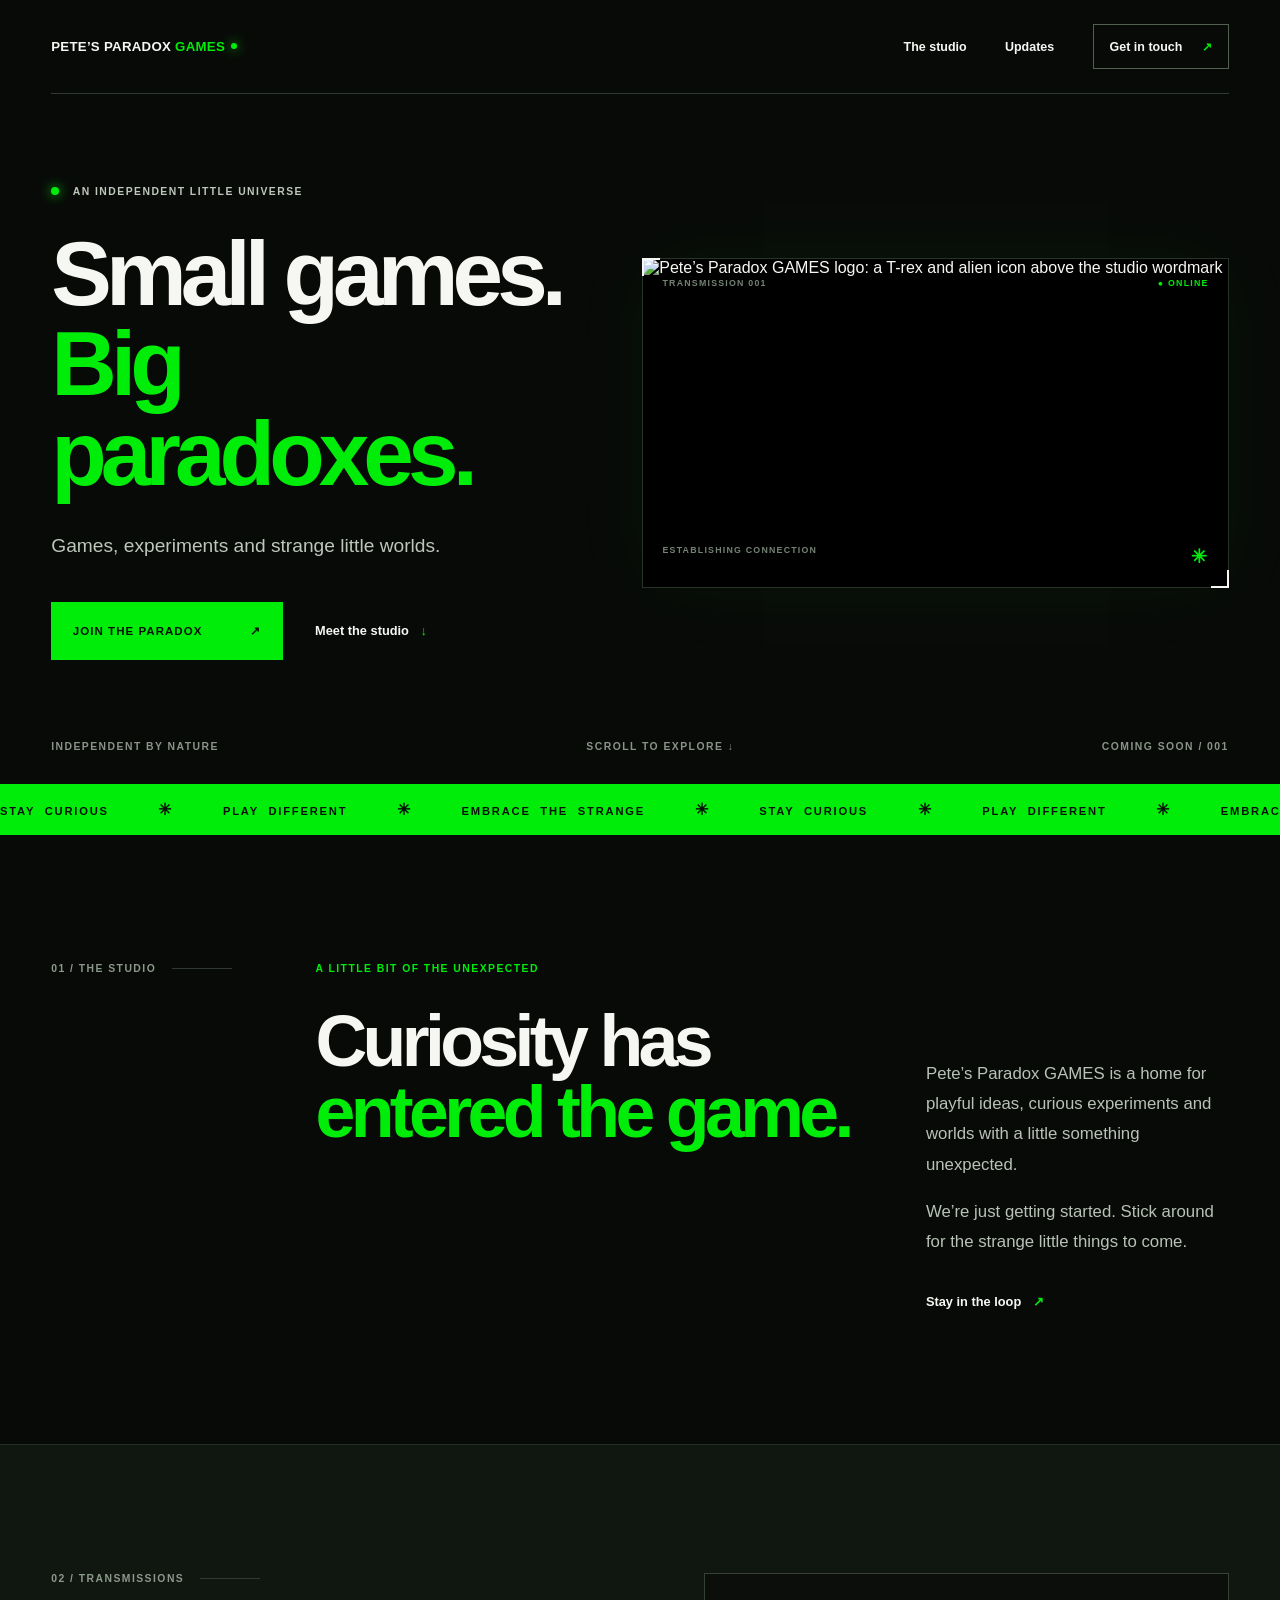
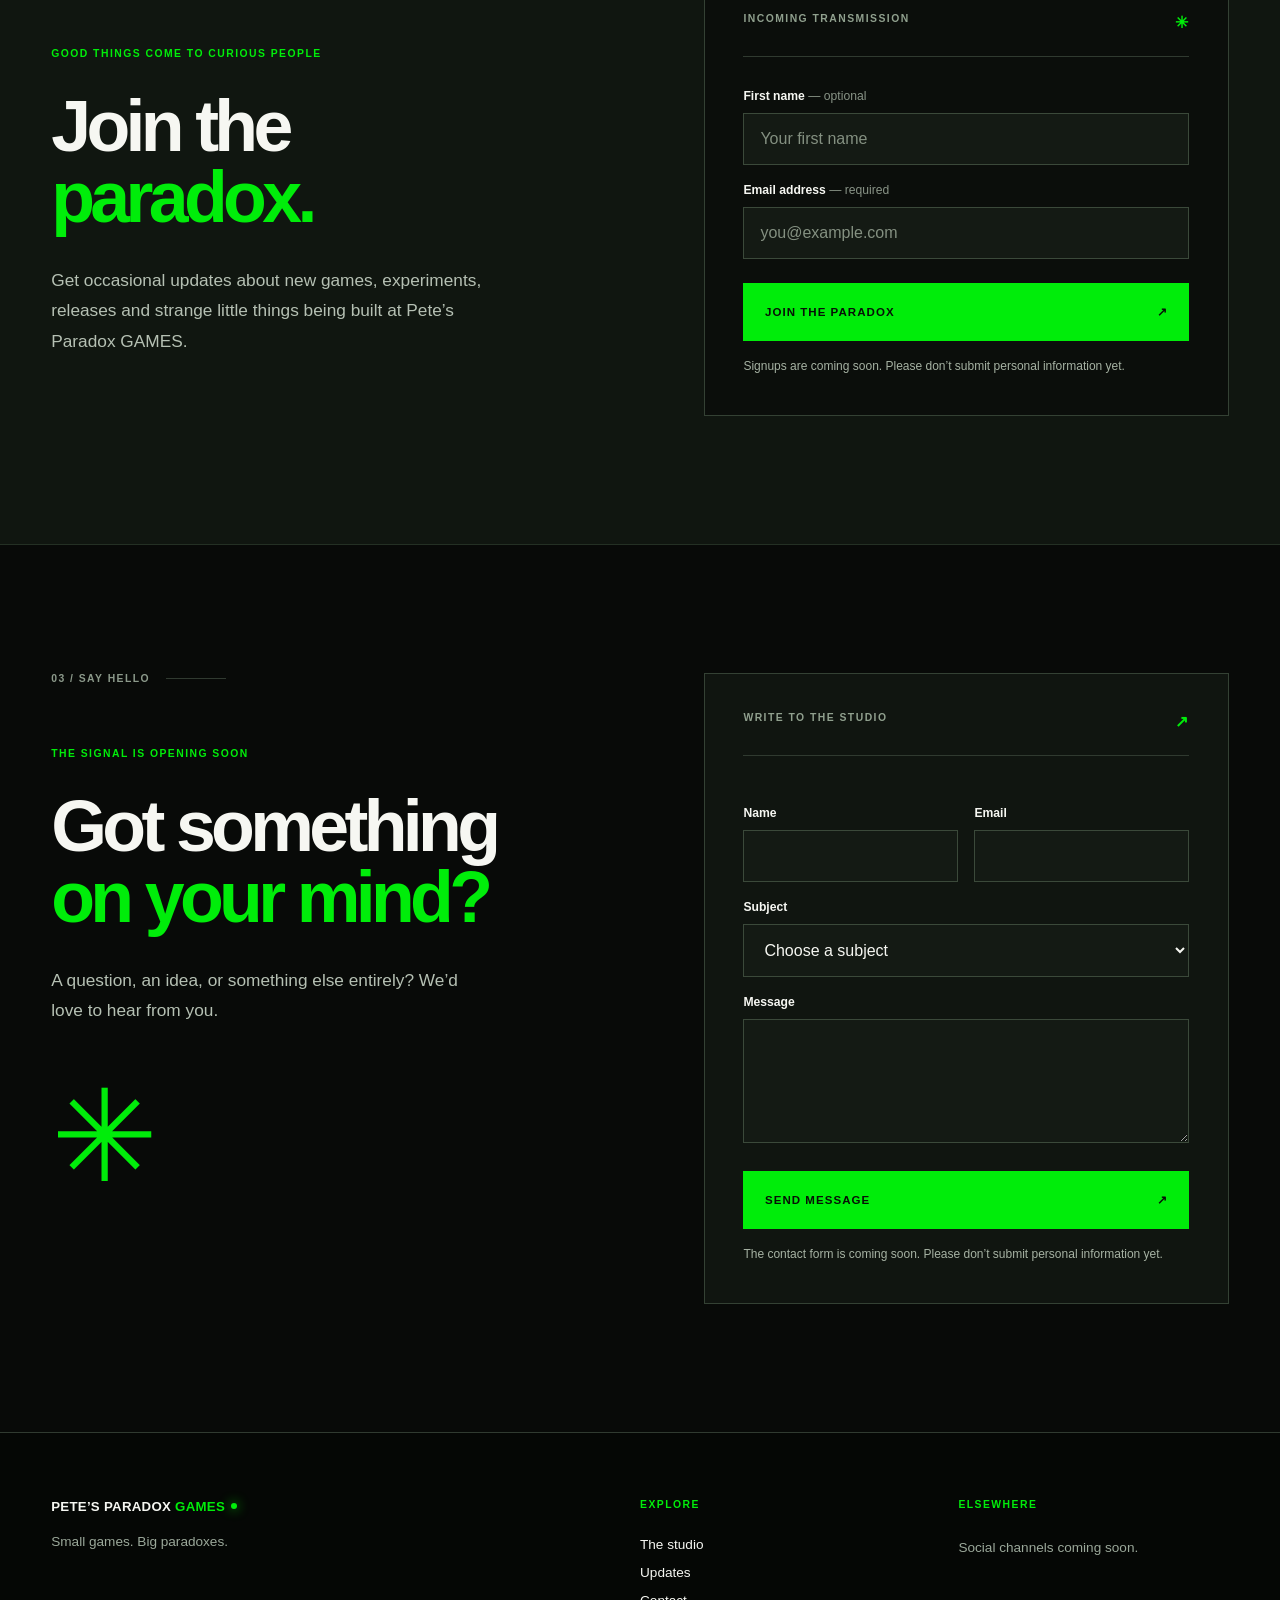
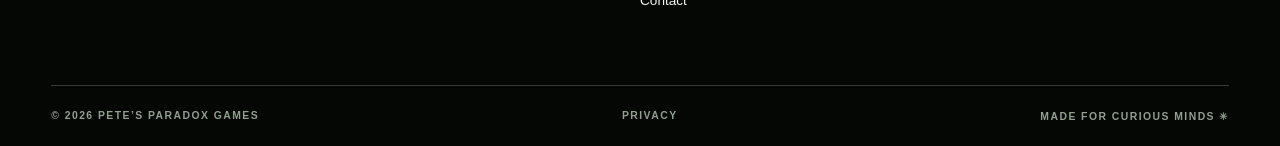
==== index.html @ b47192c5 "Add initial coming soon website" ====
<!doctype html>
<html lang="en">
<head>
<meta charset="utf-8"><meta name="viewport" content="width=device-width, initial-scale=1">
<title>Pete’s Paradox GAMES — Coming Soon</title>
<meta name="description" content="Small games. Big paradoxes. Games, experiments and strange little worlds from Pete’s Paradox GAMES.">
<meta name="theme-color" content="#080a08"><link rel="canonical" href="https://petesparadox.games/">
<meta property="og:title" content="Pete’s Paradox GAMES — Coming Soon"><meta property="og:description" content="Small games. Big paradoxes. Games, experiments and strange little worlds."><meta property="og:type" content="website"><meta property="og:url" content="https://petesparadox.games/"><meta property="og:image" content="https://petesparadox.games/assets/approved-landscape.png"><meta name="twitter:card" content="summary_large_image">
<link rel="stylesheet" href="style.css"><script src="app.js" defer></script>
</head>
<body>
<a class="skip" href="#main">Skip to content</a>
<header class="header wrap"><a class="brand" href="#top" aria-label="Pete’s Paradox GAMES, home">PETE’S PARADOX <span>GAMES</span><i aria-hidden="true"></i></a><nav aria-label="Main navigation"><a href="#about">The studio</a><a href="#newsletter">Updates</a><a class="nav-contact" href="#contact">Get in touch <span aria-hidden="true">↗</span></a></nav></header>
<main id="main"><section class="hero wrap" id="top" aria-labelledby="hero-title"><div class="hero-copy"><p class="eyebrow"><span class="dot"></span> AN INDEPENDENT LITTLE UNIVERSE</p><h1 id="hero-title">Small games.<br><em>Big paradoxes.</em></h1><p class="lead">Games, experiments and strange little worlds.</p><div class="hero-actions"><a class="button primary" href="#newsletter">JOIN THE PARADOX <span aria-hidden="true">↗</span></a><a class="text-link" href="#about">Meet the studio <span aria-hidden="true">↓</span></a></div></div><div class="hero-art"><div class="art-label"><span>TRANSMISSION 001</span><span>● ONLINE</span></div><img src="assets/approved-landscape.png" alt="Pete’s Paradox GAMES logo: a T-rex and alien icon above the studio wordmark" width="1920" height="1080" fetchpriority="high"><div class="art-bottom"><span>ESTABLISHING CONNECTION</span><span>✳</span></div></div><div class="hero-foot"><span>INDEPENDENT BY NATURE</span><span>SCROLL TO EXPLORE ↓</span><span>COMING SOON / 001</span></div></section>
<div class="ticker" aria-hidden="true"><div>STAY CURIOUS <b>✳</b> PLAY DIFFERENT <b>✳</b> EMBRACE THE STRANGE <b>✳</b> STAY CURIOUS <b>✳</b> PLAY DIFFERENT <b>✳</b> EMBRACE THE STRANGE <b>✳</b></div></div>
<section class="about section wrap" id="about"><div class="section-index"><span>01 / THE STUDIO</span><span class="line"></span></div><div><p class="eyebrow green">A LITTLE BIT OF THE UNEXPECTED</p><h2>Curiosity has<br><em>entered the game.</em></h2></div><div class="about-copy"><p>Pete’s Paradox GAMES is a home for playful ideas, curious experiments and worlds with a little something unexpected.</p><p>We’re just getting started. Stick around for the strange little things to come.</p><a class="text-link" href="#newsletter">Stay in the loop <span aria-hidden="true">↗</span></a></div></section>
<section class="newsletter section" id="newsletter"><div class="wrap newsletter-grid"><div><div class="section-index"><span>02 / TRANSMISSIONS</span><span class="line"></span></div><p class="eyebrow green">GOOD THINGS COME TO CURIOUS PEOPLE</p><h2>Join the<br><em>paradox.</em></h2><p class="section-copy">Get occasional updates about new games, experiments, releases and strange little things being built at Pete’s Paradox GAMES.</p></div><form class="form-card" data-form="newsletter"><div class="card-top"><span>INCOMING TRANSMISSION</span><span aria-hidden="true">✳</span></div><label for="first-name">First name <span>— optional</span></label><input id="first-name" name="firstName" autocomplete="given-name" placeholder="Your first name"><label for="newsletter-email">Email address <span>— required</span></label><input id="newsletter-email" name="email" type="email" autocomplete="email" placeholder="you@example.com" required><div class="trap" aria-hidden="true"><label for="newsletter-company">Company</label><input id="newsletter-company" name="company" tabindex="-1" autocomplete="off"></div><button class="button primary full" type="submit">JOIN THE PARADOX <span aria-hidden="true">↗</span></button><p class="form-note">Signups are coming soon. Please don’t submit personal information yet.</p><p class="status" role="status" aria-live="polite"></p></form></div></section>
<section class="contact section wrap" id="contact"><div><div class="section-index"><span>03 / SAY HELLO</span><span class="line"></span></div><p class="eyebrow green">THE SIGNAL IS OPENING SOON</p><h2>Got something<br><em>on your mind?</em></h2><p class="section-copy">A question, an idea, or something else entirely? We’d love to hear from you.</p><div class="contact-mark" aria-hidden="true">✳</div></div><form class="form-card contact-card" data-form="contact"><div class="card-top"><span>WRITE TO THE STUDIO</span><span aria-hidden="true">↗</span></div><div class="two"><div><label for="name">Name</label><input id="name" name="name" autocomplete="name" required></div><div><label for="email">Email</label><input id="email" name="email" type="email" autocomplete="email" required></div></div><label for="subject">Subject</label><select id="subject" name="subject" required><option value="" selected disabled>Choose a subject</option><option>General</option><option>Business</option><option>Press</option><option>Support</option><option>Other</option></select><label for="message">Message</label><textarea id="message" name="message" rows="5" required></textarea><div class="trap" aria-hidden="true"><label for="contact-company">Company</label><input id="contact-company" name="company" tabindex="-1" autocomplete="off"></div><button class="button primary full" type="submit">SEND MESSAGE <span aria-hidden="true">↗</span></button><p class="form-note">The contact form is coming soon. Please don’t submit personal information yet.</p><p class="status" role="status" aria-live="polite"></p></form></section></main>
<footer><div class="wrap footer-top"><div><a class="brand" href="#top">PETE’S PARADOX <span>GAMES</span><i aria-hidden="true"></i></a><p>Small games. Big paradoxes.</p></div><div><p class="footer-label">EXPLORE</p><a href="#about">The studio</a><a href="#newsletter">Updates</a><a href="#contact">Contact</a></div><div><p class="footer-label">ELSEWHERE</p><p class="muted">Social channels coming soon.</p></div></div><div class="wrap footer-bottom"><span>© 2026 PETE’S PARADOX GAMES</span><a href="privacy.html">PRIVACY</a><span>MADE FOR CURIOUS MINDS ✳</span></div></footer>
</body></html>
---- style.css ----
:root{color-scheme:dark;--bg:#080a08;--panel:#111511;--ink:#f6f7f2;--muted:#a4ada2;--green:#00ed0a;--line:#303a30;--space:clamp(5rem,10vw,10rem);--ease:cubic-bezier(.2,.7,.2,1)}*{box-sizing:border-box}html{scroll-behavior:smooth}body{margin:0;background:var(--bg);color:var(--ink);font-family:Arial,Helvetica,sans-serif}a{color:inherit;text-decoration:none}button,input,textarea,select{font:inherit}a:focus-visible,button:focus-visible,input:focus-visible,textarea:focus-visible,select:focus-visible{outline:3px solid var(--green);outline-offset:4px}.skip{position:absolute;left:1rem;top:-5rem;background:var(--green);color:#000;padding:1rem;z-index:5}.skip:focus{top:1rem}.wrap{width:min(1400px,calc(100% - 8vw));margin:auto}.header{height:94px;display:flex;align-items:center;justify-content:space-between;border-bottom:1px solid var(--line);gap:2rem}.brand{font-weight:900;font-size:.83rem;letter-spacing:.02em;white-space:nowrap}.brand span{color:var(--green)}.brand i{display:inline-block;width:6px;height:6px;background:var(--green);border-radius:50%;margin:0 0 .1rem .4rem;box-shadow:0 0 12px var(--green)}nav{display:flex;align-items:center;gap:2.4rem;font-size:.78rem;font-weight:700}nav a{transition:color .2s}nav a:hover,.text-link:hover{color:var(--green)}.nav-contact{border:1px solid #526052;padding:.85rem 1rem}.nav-contact span{color:var(--green);margin-left:1rem}.hero{min-height:690px;display:grid;grid-template-columns:1fr 1.08fr;align-items:center;gap:3rem;position:relative;padding:5rem 0 7rem}.eyebrow,.section-index,.card-top,.hero-foot,.art-label,.art-bottom,.footer-label,.footer-bottom{font-size:.65rem;font-weight:800;letter-spacing:.14em}.eyebrow{color:#bdc7ba;margin:0 0 2rem}.dot{display:inline-block;width:8px;height:8px;background:var(--green);border-radius:50%;margin-right:.6rem;box-shadow:0 0 12px var(--green)}h1,h2,p{margin-top:0}h1,h2{letter-spacing:-.065em;line-height:.99;font-weight:900}h1{font-size:clamp(3.9rem,7.1vw,7.5rem);margin-bottom:2rem}h2{font-size:clamp(3.1rem,5.6vw,6.2rem);margin-bottom:2rem}h1 em,h2 em{font-style:normal;color:var(--green)}.lead{font-size:clamp(1.1rem,1.5vw,1.35rem);color:#bdc7ba;line-height:1.6}.hero-actions{display:flex;align-items:center;gap:2rem;margin-top:2.5rem;flex-wrap:wrap}.button{border:0;min-height:58px;padding:1rem 1.35rem;display:inline-flex;align-items:center;justify-content:space-between;gap:3rem;font-size:.72rem;letter-spacing:.09em;font-weight:900;cursor:pointer;transition:transform .2s var(--ease),box-shadow .2s}.button:hover{transform:translateY(-2px);box-shadow:0 0 25px #00ed0a40}.primary{background:var(--green);color:#071007}.text-link{font-size:.8rem;font-weight:700;transition:color .2s}.text-link span{margin-left:.5rem;color:var(--green)}.hero-art{position:relative;background:#000;border:1px solid #273327;box-shadow:0 0 80px #00ed0a0b;min-width:0}.hero-art:before,.hero-art:after{content:"";position:absolute;width:16px;height:16px;border-color:var(--green);z-index:1}.hero-art:before{top:-1px;left:-1px;border-top:2px solid;border-left:2px solid}.hero-art:after{bottom:-1px;right:-1px;border-bottom:2px solid;border-right:2px solid}.hero-art img{width:100%;height:auto;display:block}.art-label,.art-bottom{position:absolute;left:1.2rem;right:1.2rem;display:flex;justify-content:space-between;color:#748373;font-size:.55rem}.art-label{top:1.2rem}.art-label span:last-child{color:var(--green)}.art-bottom{bottom:1.2rem}.art-bottom span:last-child{color:var(--green);font-size:1.2rem}.hero-foot{position:absolute;bottom:2rem;left:0;right:0;display:flex;justify-content:space-between;color:#899487}.ticker{overflow:hidden;background:var(--green);color:#071007;padding:1rem 0;white-space:nowrap;font-size:.7rem;letter-spacing:.16em;font-weight:900}.ticker div{width:max-content;word-spacing:.3rem}.ticker b{font-size:1rem;margin:0 2.5rem}.section{padding-top:var(--space);padding-bottom:var(--space)}.section-index{display:flex;align-items:center;gap:1rem;color:#8b998a;margin-bottom:4rem}.line{height:1px;background:var(--line);width:60px}.green{color:var(--green)}.about{display:grid;grid-template-columns:.5fr 1.3fr .7fr;gap:3rem;align-items:start}.about-copy{padding-top:6rem;color:#b8c2b6;line-height:1.8;font-size:1.05rem}.about-copy .text-link{display:inline-block;color:var(--ink);margin-top:1rem}.newsletter{background:#101610;border-block:1px solid #243024}.newsletter-grid,.contact{display:grid;grid-template-columns:1fr 1fr;gap:clamp(3rem,10vw,10rem)}.section-copy{max-width:440px;color:#b5c0b3;font-size:1.08rem;line-height:1.75}.form-card{background:#0b0e0b;border:1px solid #344134;padding:clamp(1.5rem,3vw,2.8rem);align-self:start}.card-top{display:flex;justify-content:space-between;color:#90a08e;padding-bottom:1.5rem;border-bottom:1px solid var(--line);margin-bottom:2rem}.card-top span:last-child{color:var(--green);font-size:1rem}label{display:block;font-size:.76rem;font-weight:700;margin:1.1rem 0 .65rem}label span{font-weight:400;color:#899487}input,select,textarea{width:100%;border:1px solid #3b493a;background:#141a14;color:var(--ink);padding:1rem;border-radius:0}input::placeholder{color:#849081}textarea{resize:vertical}.full{width:100%;margin-top:1.5rem}.form-note,.status{color:#a6b2a3;font-size:.75rem;line-height:1.6;margin:1rem 0 0}.status:empty{display:none}.two{display:grid;grid-template-columns:1fr 1fr;gap:1rem}.trap{position:absolute;left:-10000px;width:1px;height:1px;overflow:hidden}.contact-mark{font-size:8rem;color:var(--green);line-height:1;margin-top:3rem}.contact-card{background:#101510}footer{background:#050705;border-top:1px solid var(--line)}.footer-top{display:grid;grid-template-columns:2fr 1fr 1fr;gap:3rem;padding-top:4rem;padding-bottom:4rem}.footer-top p{color:#9ba89a;font-size:.85rem;line-height:1.6;margin-top:1rem}.footer-top a:not(.brand){display:block;font-size:.85rem;margin:.8rem 0}.footer-top .footer-label{color:var(--green);font-size:.65rem;margin:0 0 1.5rem}.footer-bottom{border-top:1px solid var(--line);display:flex;justify-content:space-between;gap:1rem;padding-top:1.5rem;padding-bottom:1.5rem;color:#929e90}.privacy{max-width:900px}.privacy h1{font-size:clamp(4rem,9vw,7rem)}.prose{max-width:700px;color:#bdc7ba;line-height:1.8}.prose h2{font-size:1.5rem;letter-spacing:-.02em;color:var(--ink);margin:2.5rem 0 .8rem}@media(max-width:850px){.header{height:80px}nav{gap:1rem}nav a:not(.nav-contact){display:none}.hero{grid-template-columns:1fr;min-height:0;gap:3rem;padding:5rem 0 6rem}.hero-art{max-width:650px}.hero-foot span:nth-child(2){display:none}.about{grid-template-columns:1fr;gap:0}.about .section-index{margin-bottom:3rem}.about-copy{padding-top:1rem;max-width:560px}.newsletter-grid,.contact{grid-template-columns:1fr;gap:3rem}.contact-mark{display:none}.footer-top{grid-template-columns:1fr 1fr}.footer-top>div:first-child{grid-column:1/-1}}@media(max-width:480px){.wrap{width:calc(100% - 2.5rem)}.brand{font-size:.68rem}.nav-contact{padding:.7rem;font-size:.65rem}.nav-contact span{margin-left:.3rem}h1{font-size:clamp(3.2rem,13vw,4.8rem)}h2{font-size:clamp(3rem,12vw,4.5rem)}.hero{padding-top:4rem}.hero-actions{gap:1.5rem}.hero-foot{font-size:.55rem}.art-label,.art-bottom{font-size:.45rem}.two{grid-template-columns:1fr;gap:0}.footer-bottom{font-size:.55rem;flex-wrap:wrap}.footer-bottom span:last-child{display:none}}@media(prefers-reduced-motion:reduce){html{scroll-behavior:auto}*,*:before,*:after{transition:none!important;animation:none!important}}
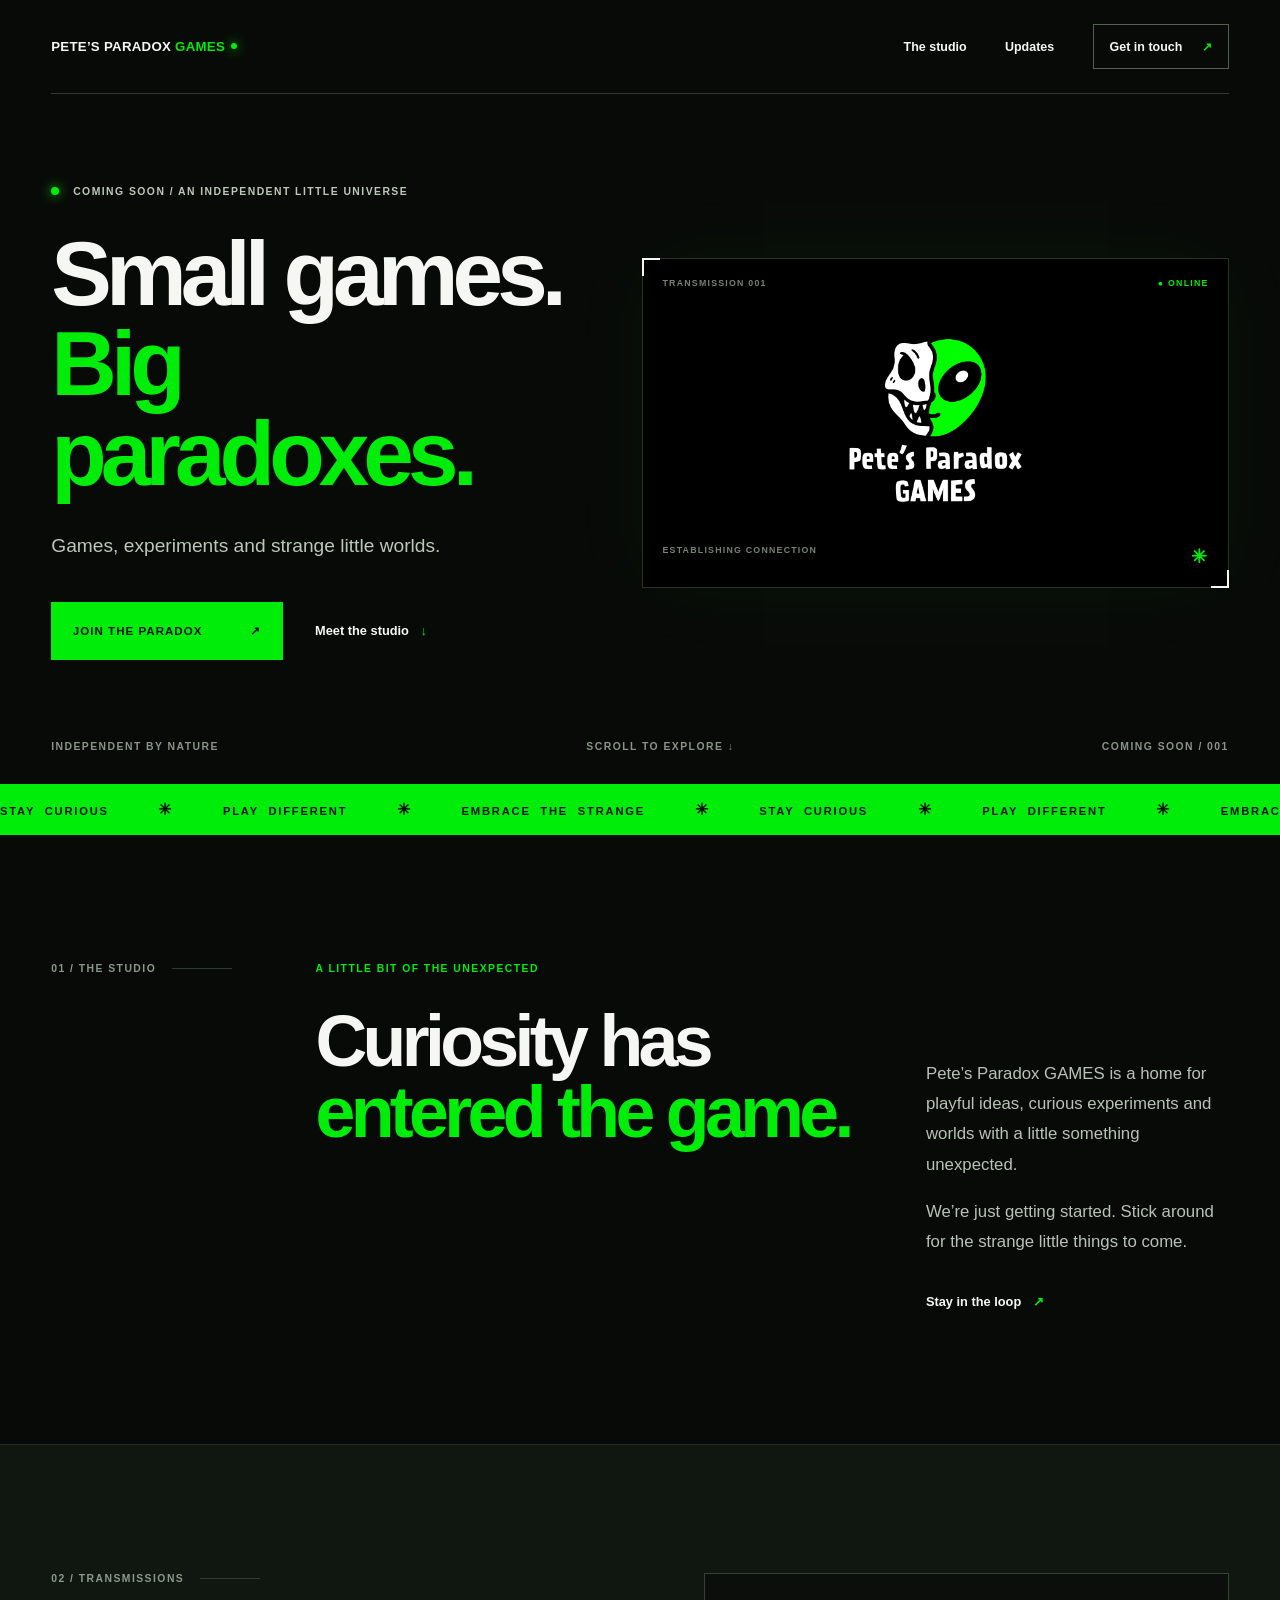
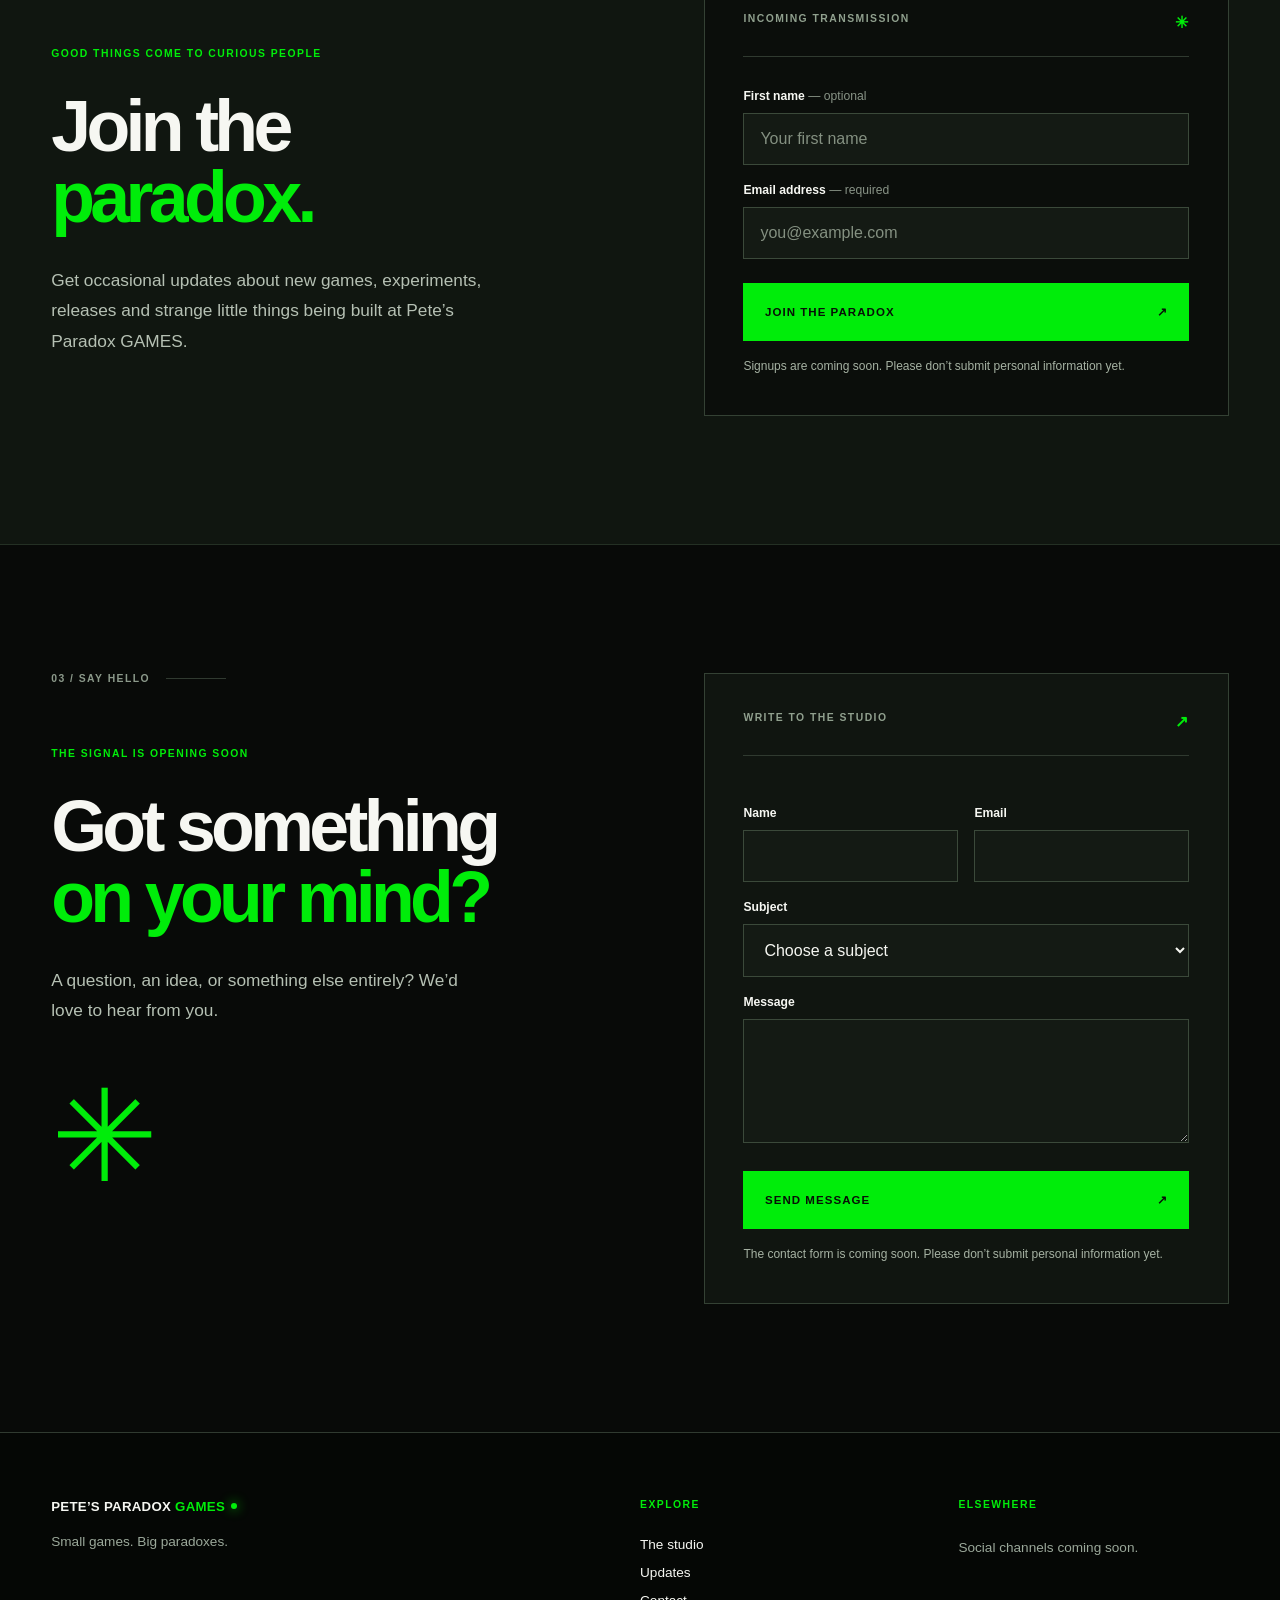
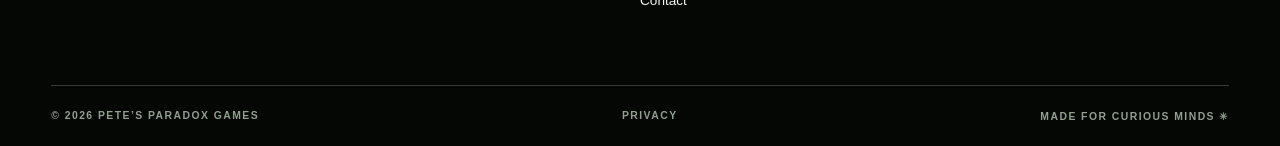
==== commit 886e1b3e: "Add approved logo and clarify coming soon" ====
--- a/index.html
+++ b/index.html
@@ -5,13 +5,13 @@
 <title>Pete’s Paradox GAMES — Coming Soon</title>
 <meta name="description" content="Small games. Big paradoxes. Games, experiments and strange little worlds from Pete’s Paradox GAMES.">
 <meta name="theme-color" content="#080a08"><link rel="canonical" href="https://petesparadox.games/">
-<meta property="og:title" content="Pete’s Paradox GAMES — Coming Soon"><meta property="og:description" content="Small games. Big paradoxes. Games, experiments and strange little worlds."><meta property="og:type" content="website"><meta property="og:url" content="https://petesparadox.games/"><meta property="og:image" content="https://petesparadox.games/assets/approved-landscape.png"><meta name="twitter:card" content="summary_large_image">
+<meta property="og:title" content="Pete’s Paradox GAMES — Coming Soon"><meta property="og:description" content="Small games. Big paradoxes. Games, experiments and strange little worlds."><meta property="og:type" content="website"><meta property="og:url" content="https://petesparadox.games/"><meta property="og:image" content="https://petesparadox.games/approved-landscape.png"><meta name="twitter:card" content="summary_large_image">
 <link rel="stylesheet" href="style.css"><script src="app.js" defer></script>
 </head>
 <body>
 <a class="skip" href="#main">Skip to content</a>
 <header class="header wrap"><a class="brand" href="#top" aria-label="Pete’s Paradox GAMES, home">PETE’S PARADOX <span>GAMES</span><i aria-hidden="true"></i></a><nav aria-label="Main navigation"><a href="#about">The studio</a><a href="#newsletter">Updates</a><a class="nav-contact" href="#contact">Get in touch <span aria-hidden="true">↗</span></a></nav></header>
-<main id="main"><section class="hero wrap" id="top" aria-labelledby="hero-title"><div class="hero-copy"><p class="eyebrow"><span class="dot"></span> AN INDEPENDENT LITTLE UNIVERSE</p><h1 id="hero-title">Small games.<br><em>Big paradoxes.</em></h1><p class="lead">Games, experiments and strange little worlds.</p><div class="hero-actions"><a class="button primary" href="#newsletter">JOIN THE PARADOX <span aria-hidden="true">↗</span></a><a class="text-link" href="#about">Meet the studio <span aria-hidden="true">↓</span></a></div></div><div class="hero-art"><div class="art-label"><span>TRANSMISSION 001</span><span>● ONLINE</span></div><img src="assets/approved-landscape.png" alt="Pete’s Paradox GAMES logo: a T-rex and alien icon above the studio wordmark" width="1920" height="1080" fetchpriority="high"><div class="art-bottom"><span>ESTABLISHING CONNECTION</span><span>✳</span></div></div><div class="hero-foot"><span>INDEPENDENT BY NATURE</span><span>SCROLL TO EXPLORE ↓</span><span>COMING SOON / 001</span></div></section>
+<main id="main"><section class="hero wrap" id="top" aria-labelledby="hero-title"><div class="hero-copy"><p class="eyebrow"><span class="dot"></span> COMING SOON / AN INDEPENDENT LITTLE UNIVERSE</p><h1 id="hero-title">Small games.<br><em>Big paradoxes.</em></h1><p class="lead">Games, experiments and strange little worlds.</p><div class="hero-actions"><a class="button primary" href="#newsletter">JOIN THE PARADOX <span aria-hidden="true">↗</span></a><a class="text-link" href="#about">Meet the studio <span aria-hidden="true">↓</span></a></div></div><div class="hero-art"><div class="art-label"><span>TRANSMISSION 001</span><span>● ONLINE</span></div><img src="approved-landscape.png" alt="Pete’s Paradox GAMES logo: a T-rex and alien icon above the studio wordmark" width="1920" height="1080" fetchpriority="high"><div class="art-bottom"><span>ESTABLISHING CONNECTION</span><span>✳</span></div></div><div class="hero-foot"><span>INDEPENDENT BY NATURE</span><span>SCROLL TO EXPLORE ↓</span><span>COMING SOON / 001</span></div></section>
 <div class="ticker" aria-hidden="true"><div>STAY CURIOUS <b>✳</b> PLAY DIFFERENT <b>✳</b> EMBRACE THE STRANGE <b>✳</b> STAY CURIOUS <b>✳</b> PLAY DIFFERENT <b>✳</b> EMBRACE THE STRANGE <b>✳</b></div></div>
 <section class="about section wrap" id="about"><div class="section-index"><span>01 / THE STUDIO</span><span class="line"></span></div><div><p class="eyebrow green">A LITTLE BIT OF THE UNEXPECTED</p><h2>Curiosity has<br><em>entered the game.</em></h2></div><div class="about-copy"><p>Pete’s Paradox GAMES is a home for playful ideas, curious experiments and worlds with a little something unexpected.</p><p>We’re just getting started. Stick around for the strange little things to come.</p><a class="text-link" href="#newsletter">Stay in the loop <span aria-hidden="true">↗</span></a></div></section>
 <section class="newsletter section" id="newsletter"><div class="wrap newsletter-grid"><div><div class="section-index"><span>02 / TRANSMISSIONS</span><span class="line"></span></div><p class="eyebrow green">GOOD THINGS COME TO CURIOUS PEOPLE</p><h2>Join the<br><em>paradox.</em></h2><p class="section-copy">Get occasional updates about new games, experiments, releases and strange little things being built at Pete’s Paradox GAMES.</p></div><form class="form-card" data-form="newsletter"><div class="card-top"><span>INCOMING TRANSMISSION</span><span aria-hidden="true">✳</span></div><label for="first-name">First name <span>— optional</span></label><input id="first-name" name="firstName" autocomplete="given-name" placeholder="Your first name"><label for="newsletter-email">Email address <span>— required</span></label><input id="newsletter-email" name="email" type="email" autocomplete="email" placeholder="you@example.com" required><div class="trap" aria-hidden="true"><label for="newsletter-company">Company</label><input id="newsletter-company" name="company" tabindex="-1" autocomplete="off"></div><button class="button primary full" type="submit">JOIN THE PARADOX <span aria-hidden="true">↗</span></button><p class="form-note">Signups are coming soon. Please don’t submit personal information yet.</p><p class="status" role="status" aria-live="polite"></p></form></div></section>
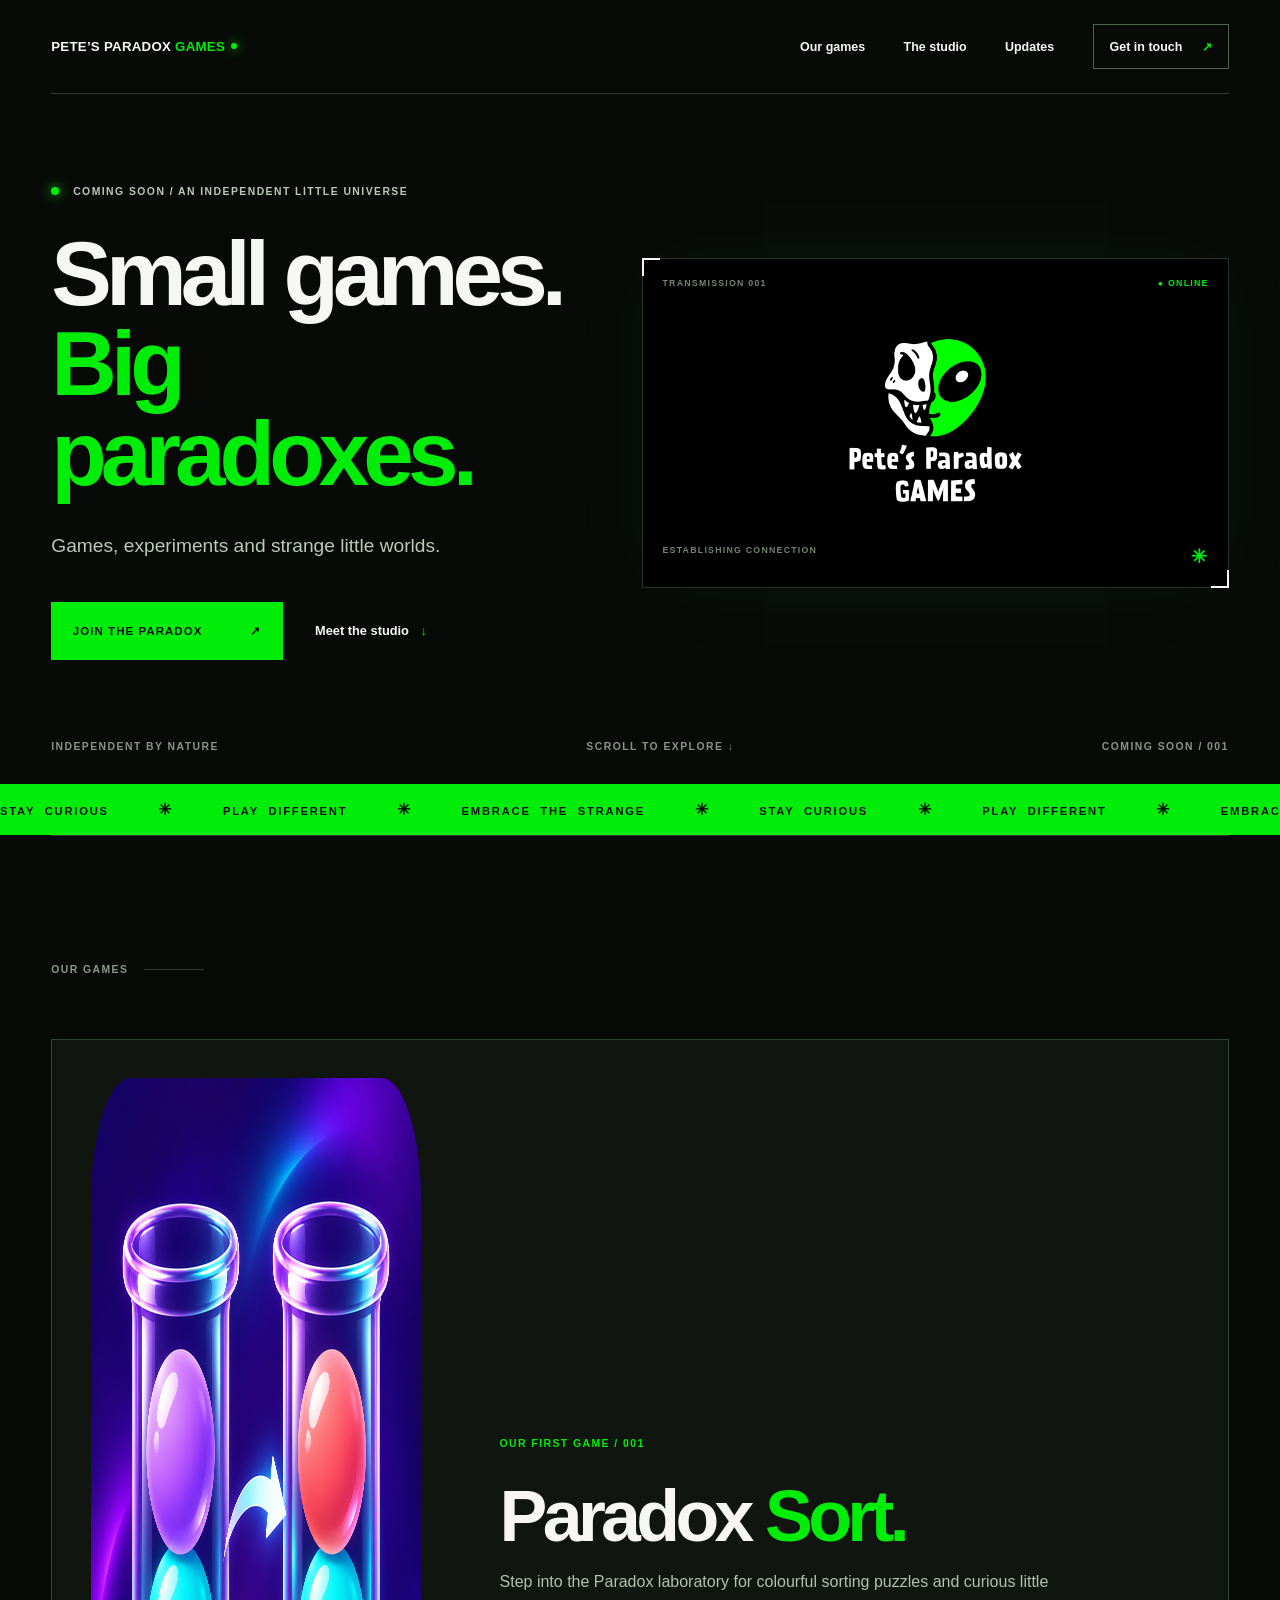
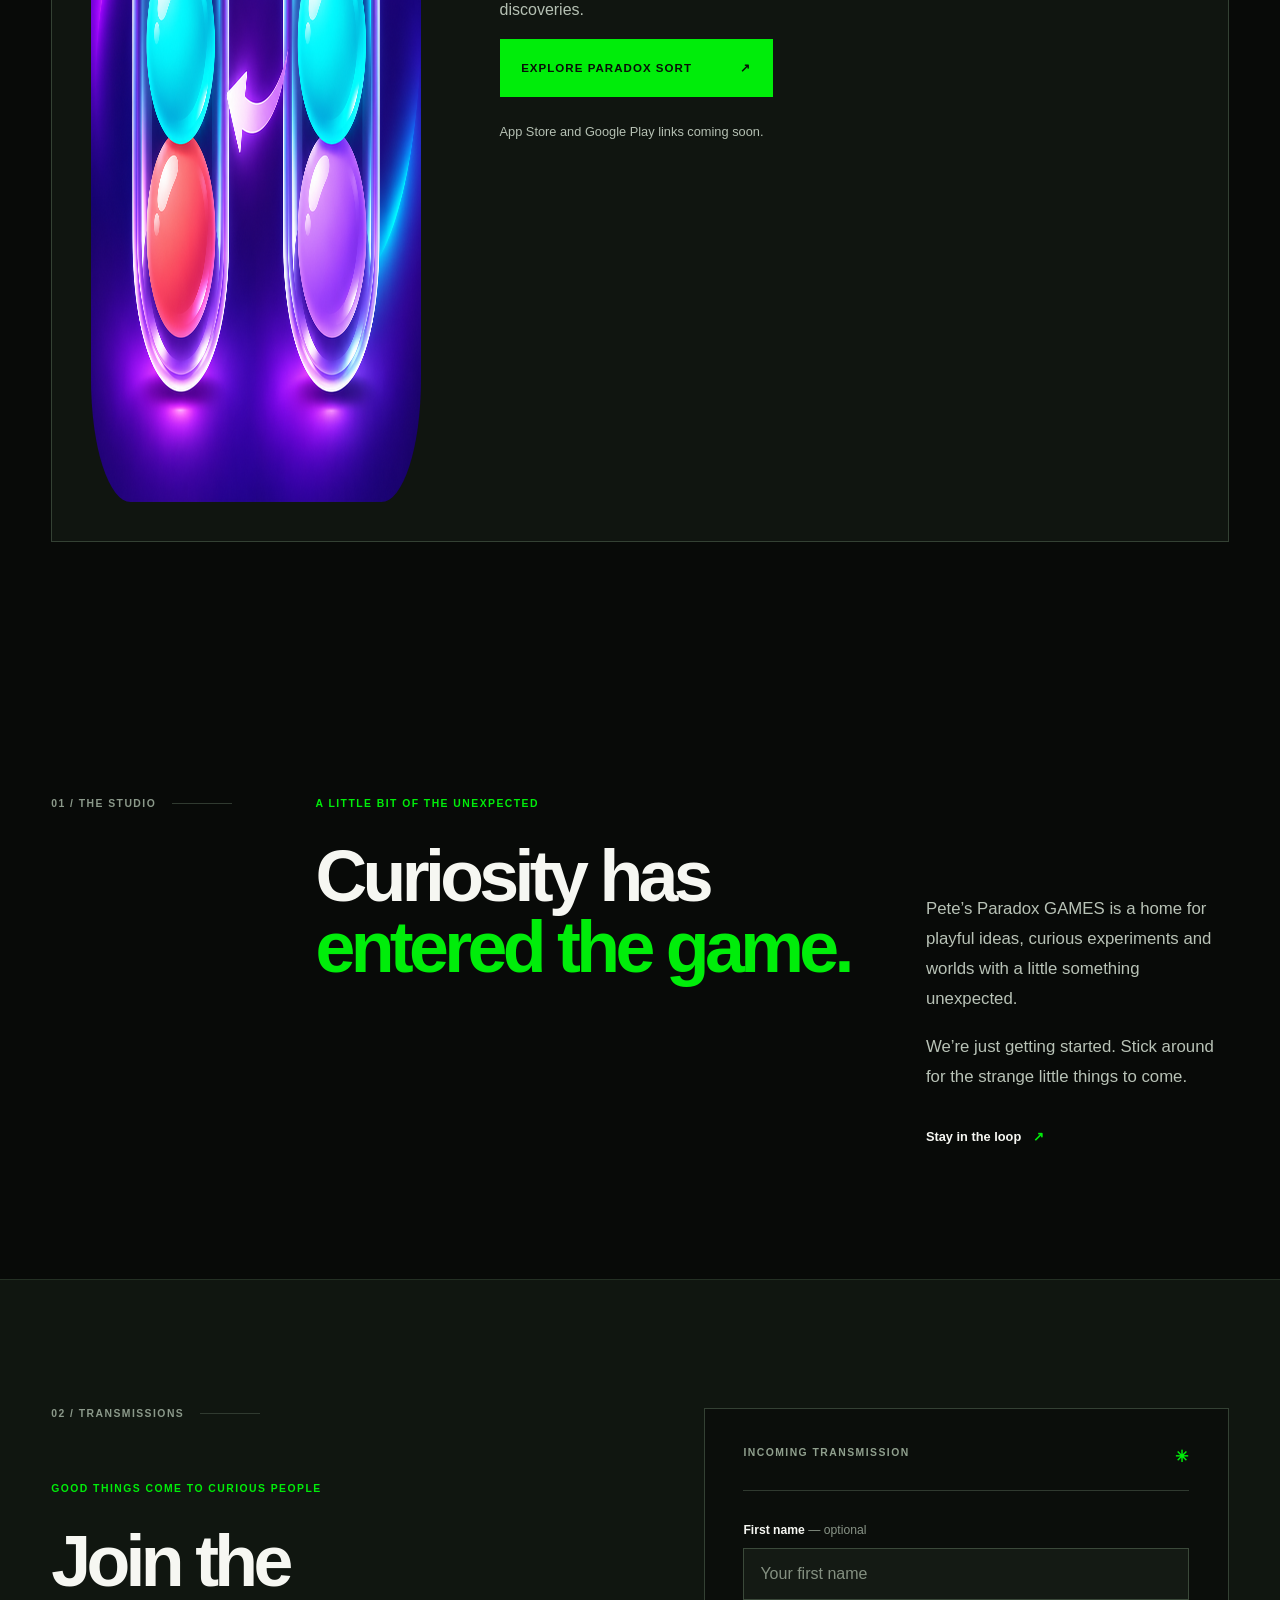
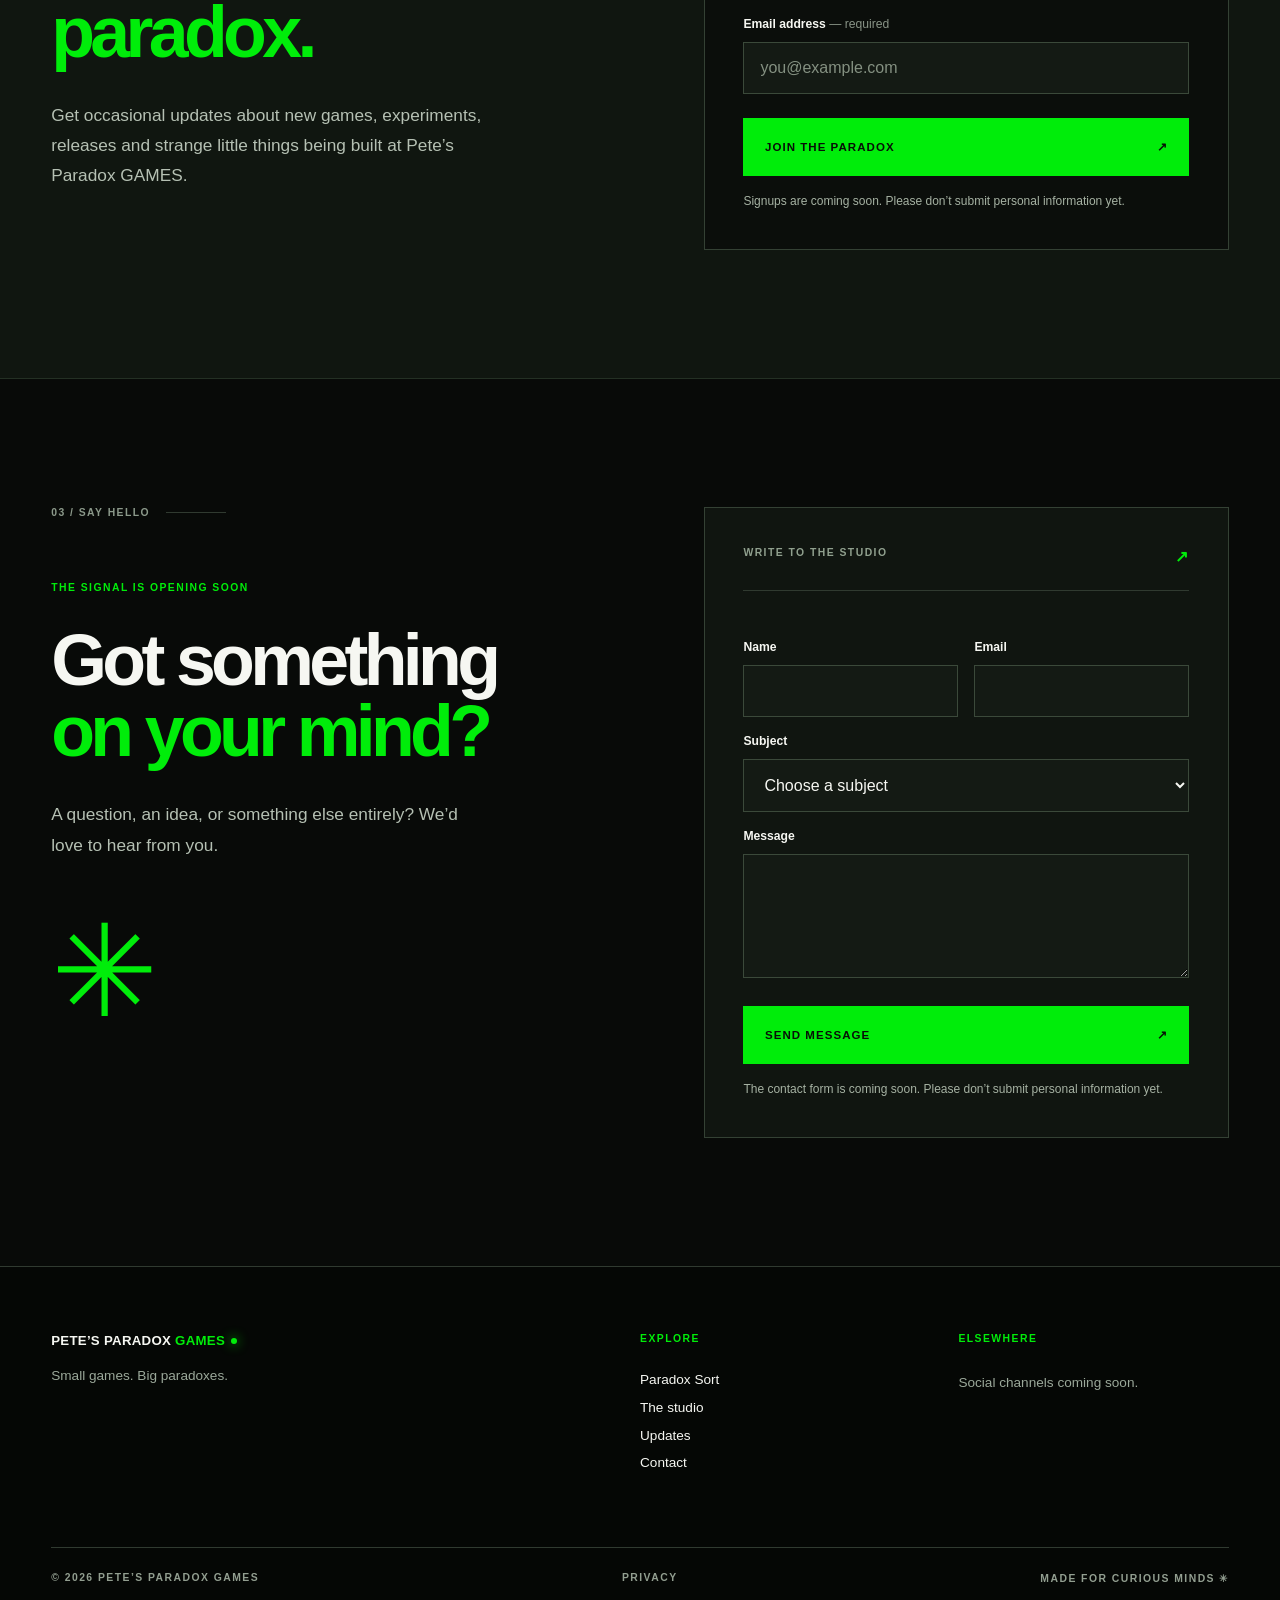
==== commit 100e6029: "Feature Paradox Sort on studio website" ====
--- a/index.html
+++ b/index.html
@@ -1,20 +1,24 @@
-<!doctype html>
-<html lang="en">
-<head>
-<meta charset="utf-8"><meta name="viewport" content="width=device-width, initial-scale=1">
-<title>Pete’s Paradox GAMES — Coming Soon</title>
-<meta name="description" content="Small games. Big paradoxes. Games, experiments and strange little worlds from Pete’s Paradox GAMES.">
-<meta name="theme-color" content="#080a08"><link rel="canonical" href="https://petesparadox.games/">
-<meta property="og:title" content="Pete’s Paradox GAMES — Coming Soon"><meta property="og:description" content="Small games. Big paradoxes. Games, experiments and strange little worlds."><meta property="og:type" content="website"><meta property="og:url" content="https://petesparadox.games/"><meta property="og:image" content="https://petesparadox.games/approved-landscape.png"><meta name="twitter:card" content="summary_large_image">
-<link rel="stylesheet" href="style.css"><script src="app.js" defer></script>
-</head>
-<body>
-<a class="skip" href="#main">Skip to content</a>
-<header class="header wrap"><a class="brand" href="#top" aria-label="Pete’s Paradox GAMES, home">PETE’S PARADOX <span>GAMES</span><i aria-hidden="true"></i></a><nav aria-label="Main navigation"><a href="#about">The studio</a><a href="#newsletter">Updates</a><a class="nav-contact" href="#contact">Get in touch <span aria-hidden="true">↗</span></a></nav></header>
-<main id="main"><section class="hero wrap" id="top" aria-labelledby="hero-title"><div class="hero-copy"><p class="eyebrow"><span class="dot"></span> COMING SOON / AN INDEPENDENT LITTLE UNIVERSE</p><h1 id="hero-title">Small games.<br><em>Big paradoxes.</em></h1><p class="lead">Games, experiments and strange little worlds.</p><div class="hero-actions"><a class="button primary" href="#newsletter">JOIN THE PARADOX <span aria-hidden="true">↗</span></a><a class="text-link" href="#about">Meet the studio <span aria-hidden="true">↓</span></a></div></div><div class="hero-art"><div class="art-label"><span>TRANSMISSION 001</span><span>● ONLINE</span></div><img src="approved-landscape.png" alt="Pete’s Paradox GAMES logo: a T-rex and alien icon above the studio wordmark" width="1920" height="1080" fetchpriority="high"><div class="art-bottom"><span>ESTABLISHING CONNECTION</span><span>✳</span></div></div><div class="hero-foot"><span>INDEPENDENT BY NATURE</span><span>SCROLL TO EXPLORE ↓</span><span>COMING SOON / 001</span></div></section>
-<div class="ticker" aria-hidden="true"><div>STAY CURIOUS <b>✳</b> PLAY DIFFERENT <b>✳</b> EMBRACE THE STRANGE <b>✳</b> STAY CURIOUS <b>✳</b> PLAY DIFFERENT <b>✳</b> EMBRACE THE STRANGE <b>✳</b></div></div>
-<section class="about section wrap" id="about"><div class="section-index"><span>01 / THE STUDIO</span><span class="line"></span></div><div><p class="eyebrow green">A LITTLE BIT OF THE UNEXPECTED</p><h2>Curiosity has<br><em>entered the game.</em></h2></div><div class="about-copy"><p>Pete’s Paradox GAMES is a home for playful ideas, curious experiments and worlds with a little something unexpected.</p><p>We’re just getting started. Stick around for the strange little things to come.</p><a class="text-link" href="#newsletter">Stay in the loop <span aria-hidden="true">↗</span></a></div></section>
-<section class="newsletter section" id="newsletter"><div class="wrap newsletter-grid"><div><div class="section-index"><span>02 / TRANSMISSIONS</span><span class="line"></span></div><p class="eyebrow green">GOOD THINGS COME TO CURIOUS PEOPLE</p><h2>Join the<br><em>paradox.</em></h2><p class="section-copy">Get occasional updates about new games, experiments, releases and strange little things being built at Pete’s Paradox GAMES.</p></div><form class="form-card" data-form="newsletter"><div class="card-top"><span>INCOMING TRANSMISSION</span><span aria-hidden="true">✳</span></div><label for="first-name">First name <span>— optional</span></label><input id="first-name" name="firstName" autocomplete="given-name" placeholder="Your first name"><label for="newsletter-email">Email address <span>— required</span></label><input id="newsletter-email" name="email" type="email" autocomplete="email" placeholder="you@example.com" required><div class="trap" aria-hidden="true"><label for="newsletter-company">Company</label><input id="newsletter-company" name="company" tabindex="-1" autocomplete="off"></div><button class="button primary full" type="submit">JOIN THE PARADOX <span aria-hidden="true">↗</span></button><p class="form-note">Signups are coming soon. Please don’t submit personal information yet.</p><p class="status" role="status" aria-live="polite"></p></form></div></section>
-<section class="contact section wrap" id="contact"><div><div class="section-index"><span>03 / SAY HELLO</span><span class="line"></span></div><p class="eyebrow green">THE SIGNAL IS OPENING SOON</p><h2>Got something<br><em>on your mind?</em></h2><p class="section-copy">A question, an idea, or something else entirely? We’d love to hear from you.</p><div class="contact-mark" aria-hidden="true">✳</div></div><form class="form-card contact-card" data-form="contact"><div class="card-top"><span>WRITE TO THE STUDIO</span><span aria-hidden="true">↗</span></div><div class="two"><div><label for="name">Name</label><input id="name" name="name" autocomplete="name" required></div><div><label for="email">Email</label><input id="email" name="email" type="email" autocomplete="email" required></div></div><label for="subject">Subject</label><select id="subject" name="subject" required><option value="" selected disabled>Choose a subject</option><option>General</option><option>Business</option><option>Press</option><option>Support</option><option>Other</option></select><label for="message">Message</label><textarea id="message" name="message" rows="5" required></textarea><div class="trap" aria-hidden="true"><label for="contact-company">Company</label><input id="contact-company" name="company" tabindex="-1" autocomplete="off"></div><button class="button primary full" type="submit">SEND MESSAGE <span aria-hidden="true">↗</span></button><p class="form-note">The contact form is coming soon. Please don’t submit personal information yet.</p><p class="status" role="status" aria-live="polite"></p></form></section></main>
-<footer><div class="wrap footer-top"><div><a class="brand" href="#top">PETE’S PARADOX <span>GAMES</span><i aria-hidden="true"></i></a><p>Small games. Big paradoxes.</p></div><div><p class="footer-label">EXPLORE</p><a href="#about">The studio</a><a href="#newsletter">Updates</a><a href="#contact">Contact</a></div><div><p class="footer-label">ELSEWHERE</p><p class="muted">Social channels coming soon.</p></div></div><div class="wrap footer-bottom"><span>© 2026 PETE’S PARADOX GAMES</span><a href="privacy.html">PRIVACY</a><span>MADE FOR CURIOUS MINDS ✳</span></div></footer>
+<!doctype html>
+<html lang="en">
+<head>
+<meta charset="utf-8"><meta name="viewport" content="width=device-width, initial-scale=1">
+<title>Pete’s Paradox GAMES — Coming Soon</title>
+<meta name="description" content="Small games. Big paradoxes. Games, experiments and strange little worlds from Pete’s Paradox GAMES.">
+<link rel="icon" type="image/png" sizes="192x192" href="/favicon.png"><link rel="apple-touch-icon" sizes="180x180" href="/apple-touch-icon.png">
+<meta name="theme-color" content="#080a08"><link rel="canonical" href="https://petesparadox.games/">
+<meta property="og:site_name" content="Pete’s Paradox GAMES"><meta property="og:locale" content="en_GB">
+<meta property="og:title" content="Pete’s Paradox GAMES — Coming Soon"><meta property="og:description" content="Small games. Big paradoxes. Games, experiments and strange little worlds."><meta property="og:type" content="website"><meta property="og:url" content="https://petesparadox.games/"><meta property="og:image" content="https://petesparadox.games/approved-landscape.png"><meta property="og:image:width" content="1920"><meta property="og:image:height" content="1080"><meta property="og:image:alt" content="Pete’s Paradox GAMES studio logo"><meta name="twitter:card" content="summary_large_image"><meta name="twitter:title" content="Pete’s Paradox GAMES — Coming Soon"><meta name="twitter:description" content="Small games. Big paradoxes. Games, experiments and strange little worlds."><meta name="twitter:image" content="https://petesparadox.games/approved-landscape.png">
+<link rel="stylesheet" href="style.css"><script src="app.js" defer></script>
+<script type="application/ld+json">{"@context":"https://schema.org","@graph":[{"@type":"WebSite","@id":"https://petesparadox.games/#website","url":"https://petesparadox.games/","name":"Pete’s Paradox GAMES","publisher":{"@id":"https://petesparadox.games/#organization"}},{"@type":"Organization","@id":"https://petesparadox.games/#organization","name":"Pete’s Paradox GAMES","url":"https://petesparadox.games/","logo":"https://petesparadox.games/approved-landscape.png"}]}</script>
+</head>
+<body>
+<a class="skip" href="#main">Skip to content</a>
+<header class="header wrap"><a class="brand" href="#top" aria-label="Pete’s Paradox GAMES, home">PETE’S PARADOX <span>GAMES</span><i aria-hidden="true"></i></a><nav aria-label="Main navigation"><a href="#games">Our games</a><a href="#about">The studio</a><a href="#newsletter">Updates</a><a class="nav-contact" href="#contact">Get in touch <span aria-hidden="true">↗</span></a></nav></header>
+<main id="main"><section class="hero wrap" id="top" aria-labelledby="hero-title"><div class="hero-copy"><p class="eyebrow"><span class="dot"></span> COMING SOON / AN INDEPENDENT LITTLE UNIVERSE</p><h1 id="hero-title">Small games.<br><em>Big paradoxes.</em></h1><p class="lead">Games, experiments and strange little worlds.</p><div class="hero-actions"><a class="button primary" href="#newsletter">JOIN THE PARADOX <span aria-hidden="true">↗</span></a><a class="text-link" href="#about">Meet the studio <span aria-hidden="true">↓</span></a></div></div><div class="hero-art"><div class="art-label"><span>TRANSMISSION 001</span><span>● ONLINE</span></div><img src="approved-landscape.png" alt="Pete’s Paradox GAMES logo: a T-rex and alien icon above the studio wordmark" width="1920" height="1080" fetchpriority="high"><div class="art-bottom"><span>ESTABLISHING CONNECTION</span><span>✳</span></div></div><div class="hero-foot"><span>INDEPENDENT BY NATURE</span><span>SCROLL TO EXPLORE ↓</span><span>COMING SOON / 001</span></div></section>
+<div class="ticker" aria-hidden="true"><div class="ticker-track"><span class="ticker-group">STAY CURIOUS <b>✳</b> PLAY DIFFERENT <b>✳</b> EMBRACE THE STRANGE <b>✳</b> STAY CURIOUS <b>✳</b> PLAY DIFFERENT <b>✳</b> EMBRACE THE STRANGE <b>✳</b> STAY CURIOUS <b>✳</b> PLAY DIFFERENT <b>✳</b> EMBRACE THE STRANGE <b>✳</b> STAY CURIOUS <b>✳</b> PLAY DIFFERENT <b>✳</b> EMBRACE THE STRANGE <b>✳</b></span><span class="ticker-group">STAY CURIOUS <b>✳</b> PLAY DIFFERENT <b>✳</b> EMBRACE THE STRANGE <b>✳</b> STAY CURIOUS <b>✳</b> PLAY DIFFERENT <b>✳</b> EMBRACE THE STRANGE <b>✳</b> STAY CURIOUS <b>✳</b> PLAY DIFFERENT <b>✳</b> EMBRACE THE STRANGE <b>✳</b> STAY CURIOUS <b>✳</b> PLAY DIFFERENT <b>✳</b> EMBRACE THE STRANGE <b>✳</b></span></div></div>
+<section class="games-feature section wrap" id="games"><div class="section-index"><span>OUR GAMES</span><span class="line"></span></div><div class="games-card"><img src="paradox-sort-icon.png" alt="Paradox Sort game icon" width="1024" height="1024" loading="lazy"><div><p class="eyebrow green">OUR FIRST GAME / 001</p><h2>Paradox <em>Sort.</em></h2><p>Step into the Paradox laboratory for colourful sorting puzzles and curious little discoveries.</p><a class="button primary" href="/paradox-sort/">EXPLORE PARADOX SORT <span aria-hidden="true">↗</span></a><p class="store-note">App Store and Google Play links coming soon.</p></div></div></section>
+<section class="about section wrap" id="about"><div class="section-index"><span>01 / THE STUDIO</span><span class="line"></span></div><div><p class="eyebrow green">A LITTLE BIT OF THE UNEXPECTED</p><h2>Curiosity has<br><em>entered the game.</em></h2></div><div class="about-copy"><p>Pete’s Paradox GAMES is a home for playful ideas, curious experiments and worlds with a little something unexpected.</p><p>We’re just getting started. Stick around for the strange little things to come.</p><a class="text-link" href="#newsletter">Stay in the loop <span aria-hidden="true">↗</span></a></div></section>
+<section class="newsletter section" id="newsletter"><div class="wrap newsletter-grid"><div><div class="section-index"><span>02 / TRANSMISSIONS</span><span class="line"></span></div><p class="eyebrow green">GOOD THINGS COME TO CURIOUS PEOPLE</p><h2>Join the<br><em>paradox.</em></h2><p class="section-copy">Get occasional updates about new games, experiments, releases and strange little things being built at Pete’s Paradox GAMES.</p></div><form class="form-card" data-form="newsletter"><div class="card-top"><span>INCOMING TRANSMISSION</span><span aria-hidden="true">✳</span></div><label for="first-name">First name <span>— optional</span></label><input id="first-name" name="firstName" autocomplete="given-name" placeholder="Your first name"><label for="newsletter-email">Email address <span>— required</span></label><input id="newsletter-email" name="email" type="email" autocomplete="email" placeholder="you@example.com" required><div class="trap" aria-hidden="true"><label for="newsletter-company">Company</label><input id="newsletter-company" name="company" tabindex="-1" autocomplete="off"></div><button class="button primary full" type="submit">JOIN THE PARADOX <span aria-hidden="true">↗</span></button><p class="form-note">Signups are coming soon. Please don’t submit personal information yet.</p><p class="status" role="status" aria-live="polite"></p></form></div></section>
+<section class="contact section wrap" id="contact"><div><div class="section-index"><span>03 / SAY HELLO</span><span class="line"></span></div><p class="eyebrow green">THE SIGNAL IS OPENING SOON</p><h2>Got something<br><em>on your mind?</em></h2><p class="section-copy">A question, an idea, or something else entirely? We’d love to hear from you.</p><div class="contact-mark" aria-hidden="true">✳</div></div><form class="form-card contact-card" data-form="contact"><div class="card-top"><span>WRITE TO THE STUDIO</span><span aria-hidden="true">↗</span></div><div class="two"><div><label for="name">Name</label><input id="name" name="name" autocomplete="name" required></div><div><label for="email">Email</label><input id="email" name="email" type="email" autocomplete="email" required></div></div><label for="subject">Subject</label><select id="subject" name="subject" required><option value="" selected disabled>Choose a subject</option><option>General</option><option>Business</option><option>Press</option><option>Support</option><option>Other</option></select><label for="message">Message</label><textarea id="message" name="message" rows="5" required></textarea><div class="trap" aria-hidden="true"><label for="contact-company">Company</label><input id="contact-company" name="company" tabindex="-1" autocomplete="off"></div><button class="button primary full" type="submit">SEND MESSAGE <span aria-hidden="true">↗</span></button><p class="form-note">The contact form is coming soon. Please don’t submit personal information yet.</p><p class="status" role="status" aria-live="polite"></p></form></section></main>
+<footer><div class="wrap footer-top"><div><a class="brand" href="#top">PETE’S PARADOX <span>GAMES</span><i aria-hidden="true"></i></a><p>Small games. Big paradoxes.</p></div><div><p class="footer-label">EXPLORE</p><a href="/paradox-sort/">Paradox Sort</a><a href="#about">The studio</a><a href="#newsletter">Updates</a><a href="#contact">Contact</a></div><div><p class="footer-label">ELSEWHERE</p><p class="muted">Social channels coming soon.</p></div></div><div class="wrap footer-bottom"><span>© 2026 PETE’S PARADOX GAMES</span><a href="privacy.html">PRIVACY</a><span>MADE FOR CURIOUS MINDS ✳</span></div></footer>
 </body></html>
--- a/style.css
+++ b/style.css
@@ -1 +1,39 @@
 :root{color-scheme:dark;--bg:#080a08;--panel:#111511;--ink:#f6f7f2;--muted:#a4ada2;--green:#00ed0a;--line:#303a30;--space:clamp(5rem,10vw,10rem);--ease:cubic-bezier(.2,.7,.2,1)}*{box-sizing:border-box}html{scroll-behavior:smooth}body{margin:0;background:var(--bg);color:var(--ink);font-family:Arial,Helvetica,sans-serif}a{color:inherit;text-decoration:none}button,input,textarea,select{font:inherit}a:focus-visible,button:focus-visible,input:focus-visible,textarea:focus-visible,select:focus-visible{outline:3px solid var(--green);outline-offset:4px}.skip{position:absolute;left:1rem;top:-5rem;background:var(--green);color:#000;padding:1rem;z-index:5}.skip:focus{top:1rem}.wrap{width:min(1400px,calc(100% - 8vw));margin:auto}.header{height:94px;display:flex;align-items:center;justify-content:space-between;border-bottom:1px solid var(--line);gap:2rem}.brand{font-weight:900;font-size:.83rem;letter-spacing:.02em;white-space:nowrap}.brand span{color:var(--green)}.brand i{display:inline-block;width:6px;height:6px;background:var(--green);border-radius:50%;margin:0 0 .1rem .4rem;box-shadow:0 0 12px var(--green)}nav{display:flex;align-items:center;gap:2.4rem;font-size:.78rem;font-weight:700}nav a{transition:color .2s}nav a:hover,.text-link:hover{color:var(--green)}.nav-contact{border:1px solid #526052;padding:.85rem 1rem}.nav-contact span{color:var(--green);margin-left:1rem}.hero{min-height:690px;display:grid;grid-template-columns:1fr 1.08fr;align-items:center;gap:3rem;position:relative;padding:5rem 0 7rem}.eyebrow,.section-index,.card-top,.hero-foot,.art-label,.art-bottom,.footer-label,.footer-bottom{font-size:.65rem;font-weight:800;letter-spacing:.14em}.eyebrow{color:#bdc7ba;margin:0 0 2rem}.dot{display:inline-block;width:8px;height:8px;background:var(--green);border-radius:50%;margin-right:.6rem;box-shadow:0 0 12px var(--green)}h1,h2,p{margin-top:0}h1,h2{letter-spacing:-.065em;line-height:.99;font-weight:900}h1{font-size:clamp(3.9rem,7.1vw,7.5rem);margin-bottom:2rem}h2{font-size:clamp(3.1rem,5.6vw,6.2rem);margin-bottom:2rem}h1 em,h2 em{font-style:normal;color:var(--green)}.lead{font-size:clamp(1.1rem,1.5vw,1.35rem);color:#bdc7ba;line-height:1.6}.hero-actions{display:flex;align-items:center;gap:2rem;margin-top:2.5rem;flex-wrap:wrap}.button{border:0;min-height:58px;padding:1rem 1.35rem;display:inline-flex;align-items:center;justify-content:space-between;gap:3rem;font-size:.72rem;letter-spacing:.09em;font-weight:900;cursor:pointer;transition:transform .2s var(--ease),box-shadow .2s}.button:hover{transform:translateY(-2px);box-shadow:0 0 25px #00ed0a40}.primary{background:var(--green);color:#071007}.text-link{font-size:.8rem;font-weight:700;transition:color .2s}.text-link span{margin-left:.5rem;color:var(--green)}.hero-art{position:relative;background:#000;border:1px solid #273327;box-shadow:0 0 80px #00ed0a0b;min-width:0}.hero-art:before,.hero-art:after{content:"";position:absolute;width:16px;height:16px;border-color:var(--green);z-index:1}.hero-art:before{top:-1px;left:-1px;border-top:2px solid;border-left:2px solid}.hero-art:after{bottom:-1px;right:-1px;border-bottom:2px solid;border-right:2px solid}.hero-art img{width:100%;height:auto;display:block}.art-label,.art-bottom{position:absolute;left:1.2rem;right:1.2rem;display:flex;justify-content:space-between;color:#748373;font-size:.55rem}.art-label{top:1.2rem}.art-label span:last-child{color:var(--green)}.art-bottom{bottom:1.2rem}.art-bottom span:last-child{color:var(--green);font-size:1.2rem}.hero-foot{position:absolute;bottom:2rem;left:0;right:0;display:flex;justify-content:space-between;color:#899487}.ticker{overflow:hidden;background:var(--green);color:#071007;padding:1rem 0;white-space:nowrap;font-size:.7rem;letter-spacing:.16em;font-weight:900}.ticker div{width:max-content;word-spacing:.3rem}.ticker b{font-size:1rem;margin:0 2.5rem}.section{padding-top:var(--space);padding-bottom:var(--space)}.section-index{display:flex;align-items:center;gap:1rem;color:#8b998a;margin-bottom:4rem}.line{height:1px;background:var(--line);width:60px}.green{color:var(--green)}.about{display:grid;grid-template-columns:.5fr 1.3fr .7fr;gap:3rem;align-items:start}.about-copy{padding-top:6rem;color:#b8c2b6;line-height:1.8;font-size:1.05rem}.about-copy .text-link{display:inline-block;color:var(--ink);margin-top:1rem}.newsletter{background:#101610;border-block:1px solid #243024}.newsletter-grid,.contact{display:grid;grid-template-columns:1fr 1fr;gap:clamp(3rem,10vw,10rem)}.section-copy{max-width:440px;color:#b5c0b3;font-size:1.08rem;line-height:1.75}.form-card{background:#0b0e0b;border:1px solid #344134;padding:clamp(1.5rem,3vw,2.8rem);align-self:start}.card-top{display:flex;justify-content:space-between;color:#90a08e;padding-bottom:1.5rem;border-bottom:1px solid var(--line);margin-bottom:2rem}.card-top span:last-child{color:var(--green);font-size:1rem}label{display:block;font-size:.76rem;font-weight:700;margin:1.1rem 0 .65rem}label span{font-weight:400;color:#899487}input,select,textarea{width:100%;border:1px solid #3b493a;background:#141a14;color:var(--ink);padding:1rem;border-radius:0}input::placeholder{color:#849081}textarea{resize:vertical}.full{width:100%;margin-top:1.5rem}.form-note,.status{color:#a6b2a3;font-size:.75rem;line-height:1.6;margin:1rem 0 0}.status:empty{display:none}.two{display:grid;grid-template-columns:1fr 1fr;gap:1rem}.trap{position:absolute;left:-10000px;width:1px;height:1px;overflow:hidden}.contact-mark{font-size:8rem;color:var(--green);line-height:1;margin-top:3rem}.contact-card{background:#101510}footer{background:#050705;border-top:1px solid var(--line)}.footer-top{display:grid;grid-template-columns:2fr 1fr 1fr;gap:3rem;padding-top:4rem;padding-bottom:4rem}.footer-top p{color:#9ba89a;font-size:.85rem;line-height:1.6;margin-top:1rem}.footer-top a:not(.brand){display:block;font-size:.85rem;margin:.8rem 0}.footer-top .footer-label{color:var(--green);font-size:.65rem;margin:0 0 1.5rem}.footer-bottom{border-top:1px solid var(--line);display:flex;justify-content:space-between;gap:1rem;padding-top:1.5rem;padding-bottom:1.5rem;color:#929e90}.privacy{max-width:900px}.privacy h1{font-size:clamp(4rem,9vw,7rem)}.prose{max-width:700px;color:#bdc7ba;line-height:1.8}.prose h2{font-size:1.5rem;letter-spacing:-.02em;color:var(--ink);margin:2.5rem 0 .8rem}@media(max-width:850px){.header{height:80px}nav{gap:1rem}nav a:not(.nav-contact){display:none}.hero{grid-template-columns:1fr;min-height:0;gap:3rem;padding:5rem 0 6rem}.hero-art{max-width:650px}.hero-foot span:nth-child(2){display:none}.about{grid-template-columns:1fr;gap:0}.about .section-index{margin-bottom:3rem}.about-copy{padding-top:1rem;max-width:560px}.newsletter-grid,.contact{grid-template-columns:1fr;gap:3rem}.contact-mark{display:none}.footer-top{grid-template-columns:1fr 1fr}.footer-top>div:first-child{grid-column:1/-1}}@media(max-width:480px){.wrap{width:calc(100% - 2.5rem)}.brand{font-size:.68rem}.nav-contact{padding:.7rem;font-size:.65rem}.nav-contact span{margin-left:.3rem}h1{font-size:clamp(3.2rem,13vw,4.8rem)}h2{font-size:clamp(3rem,12vw,4.5rem)}.hero{padding-top:4rem}.hero-actions{gap:1.5rem}.hero-foot{font-size:.55rem}.art-label,.art-bottom{font-size:.45rem}.two{grid-template-columns:1fr;gap:0}.footer-bottom{font-size:.55rem;flex-wrap:wrap}.footer-bottom span:last-child{display:none}}@media(prefers-reduced-motion:reduce){html{scroll-behavior:auto}*,*:before,*:after{transition:none!important;animation:none!important}}
+
+/* Motion decorates the approved logo as a whole, without altering its artwork. */
+@media (prefers-reduced-motion: no-preference) {
+  .hero-art { animation: signal-glow 4s ease-in-out infinite; }
+  .hero-art img { animation: logo-breathe 4s ease-in-out infinite; }
+  .art-bottom span:last-child { display: inline-block; animation: signal-spin 12s linear infinite; }
+  .ticker .ticker-track { animation: ticker-roll 28s linear infinite; }
+  .ticker:hover .ticker-track { animation-play-state: paused; }
+}
+.ticker .ticker-track { display: flex; width: max-content; }
+.ticker .ticker-group { display: block; flex: none; }
+@keyframes logo-breathe { 0%, 100% { transform: scale(1); } 50% { transform: scale(1.035); } }
+@keyframes signal-glow { 0%, 100% { box-shadow: 0 0 40px rgba(0,237,10,.04); border-color: #273327; } 50% { box-shadow: 0 0 65px rgba(0,237,10,.19); border-color: #286a2a; } }
+@keyframes signal-spin { to { transform: rotate(360deg); } }
+@keyframes ticker-roll { to { transform: translateX(-50%); } }
+
+/* Paradox Sort feature and support page */
+.games-feature { border-top:1px solid var(--line); }
+.games-card { display:grid; grid-template-columns:minmax(180px, .65fr) 1.35fr; gap:clamp(2rem,6vw,6rem); align-items:center; background:#101510; border:1px solid #344134; padding:clamp(1.4rem,3vw,3rem); }
+.games-card img { display:block; width:100%; max-width:330px; border-radius:12%; }
+.games-card h2 { margin-bottom:1rem; }
+.games-card p:not(.eyebrow) { color:#b5c0b3; line-height:1.7; max-width:560px; }
+.game-hero { display:grid; grid-template-columns:1fr 1fr; gap:clamp(3rem,8vw,8rem); align-items:center; padding-top:clamp(4rem,8vw,8rem); padding-bottom:var(--space); }
+.game-hero h1 { font-size:clamp(4.5rem,9vw,9rem); }
+.game-tagline { font-size:clamp(1.6rem,3vw,2.5rem); font-weight:800; letter-spacing:-.04em; line-height:1.2; }
+.game-art { position:relative; background:#0a0718; border:1px solid #544780; padding:clamp(2.5rem,5vw,4rem); box-shadow:0 0 70px #6a31e42b; }
+.game-art img { display:block; width:100%; max-width:500px; margin:auto; border-radius:12%; }
+.game-art-label,.game-art-bottom { position:absolute; left:1rem; right:1rem; font-size:.55rem; letter-spacing:.15em; font-weight:800; color:#c0addc; }
+.game-art-label { top:1rem; }.game-art-bottom { bottom:1rem; display:flex; justify-content:space-between; }.game-art-bottom span { color:var(--green); }
+.store-note { color:#a4ada2; font-size:.8rem; line-height:1.5; margin:1.5rem 0 0; }
+.game-about { background:#101610; border-block:1px solid #243024; padding:var(--space) 0; }
+.game-about-grid,.support-grid { display:grid; grid-template-columns:1fr 1fr; gap:clamp(3rem,8vw,8rem); }
+.game-description { color:#b5c0b3; font-size:1.1rem; line-height:1.8; align-self:center; }
+.support-card { background:#101510; border:1px solid #344134; padding:clamp(1.5rem,3vw,3rem); align-self:start; }
+.support-card h3 { font-size:clamp(2rem,3vw,3rem); letter-spacing:-.05em; margin:0 0 1rem; }.support-card p:not(.eyebrow) { color:#b5c0b3; line-height:1.7; }
+.support-address a { color:var(--ink); text-decoration:underline; text-underline-offset:.2em; overflow-wrap:anywhere; }
+@media(max-width:850px) { .game-hero,.game-about-grid,.support-grid { grid-template-columns:1fr; } .game-art { max-width:600px; } }
+@media(max-width:600px) { .games-card { grid-template-columns:1fr; }.games-card img { max-width:220px; }.game-hero h1 { font-size:clamp(4rem,17vw,7rem); } }
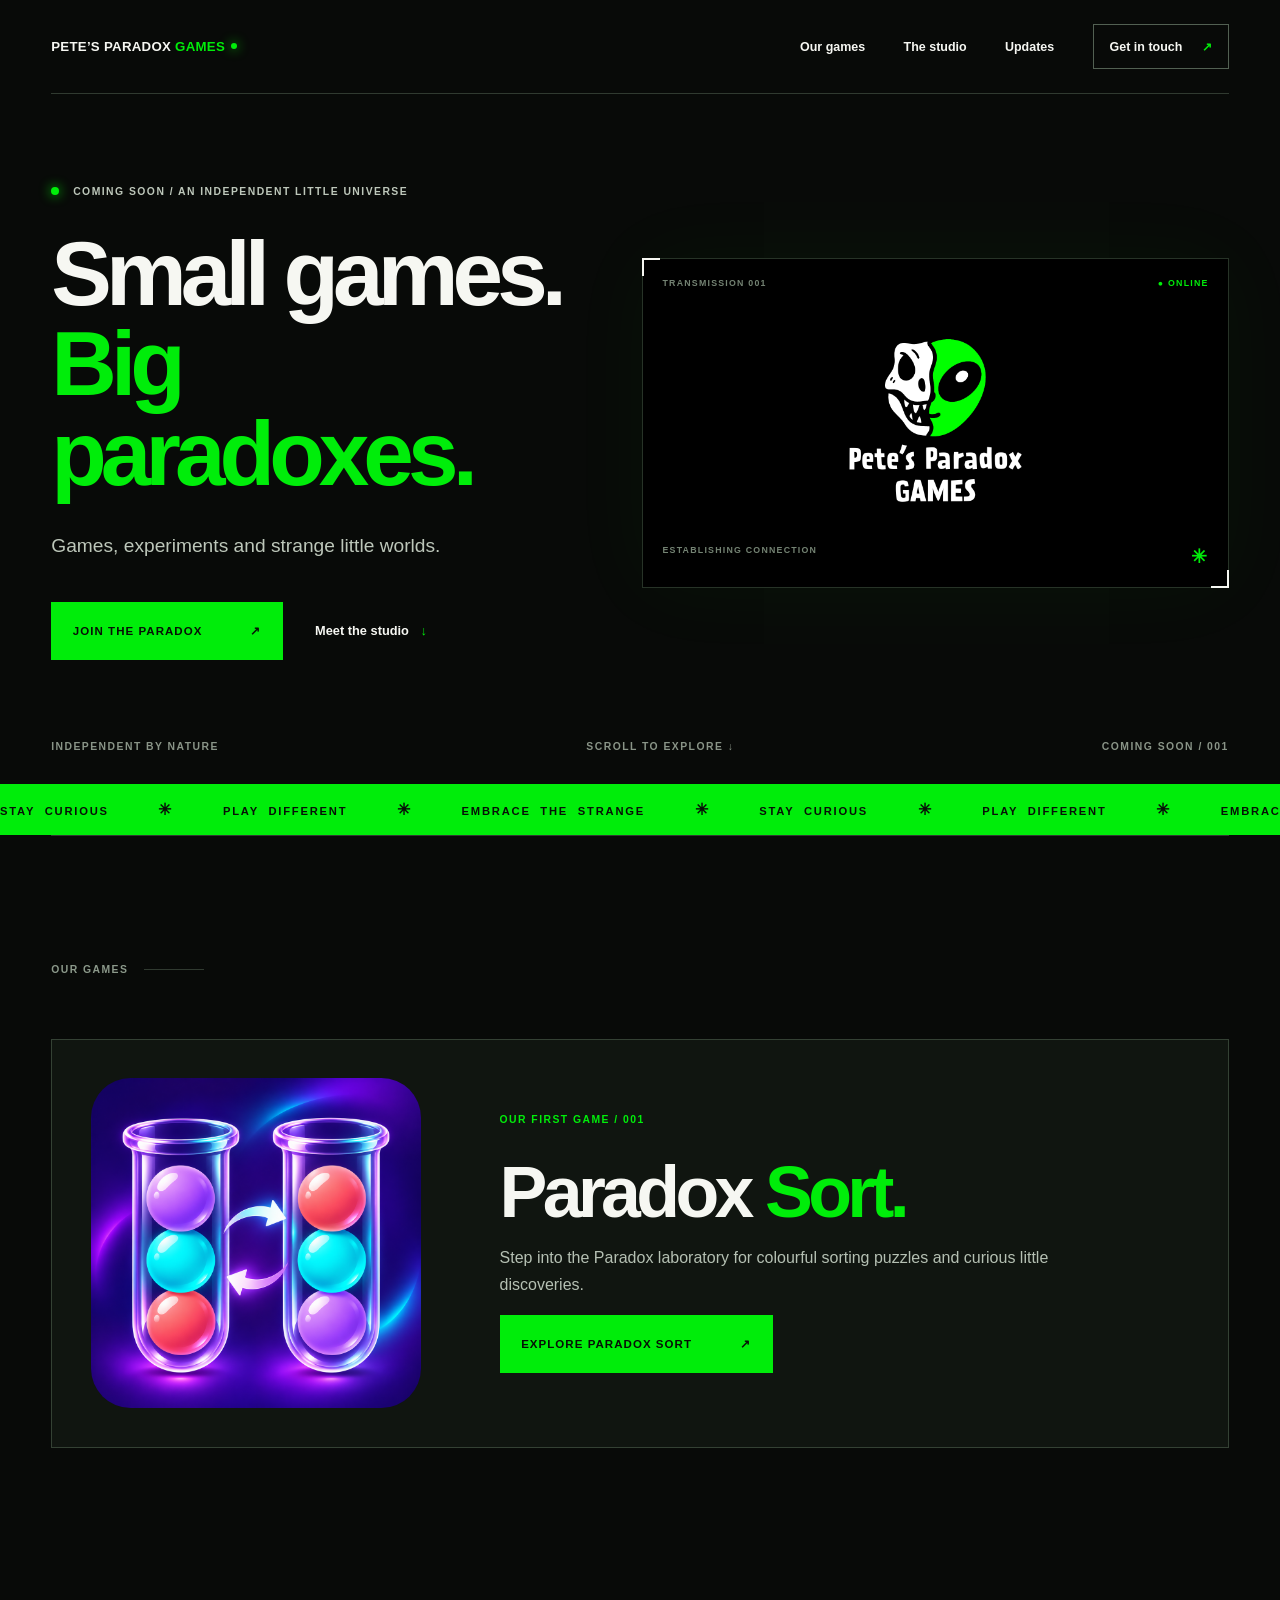
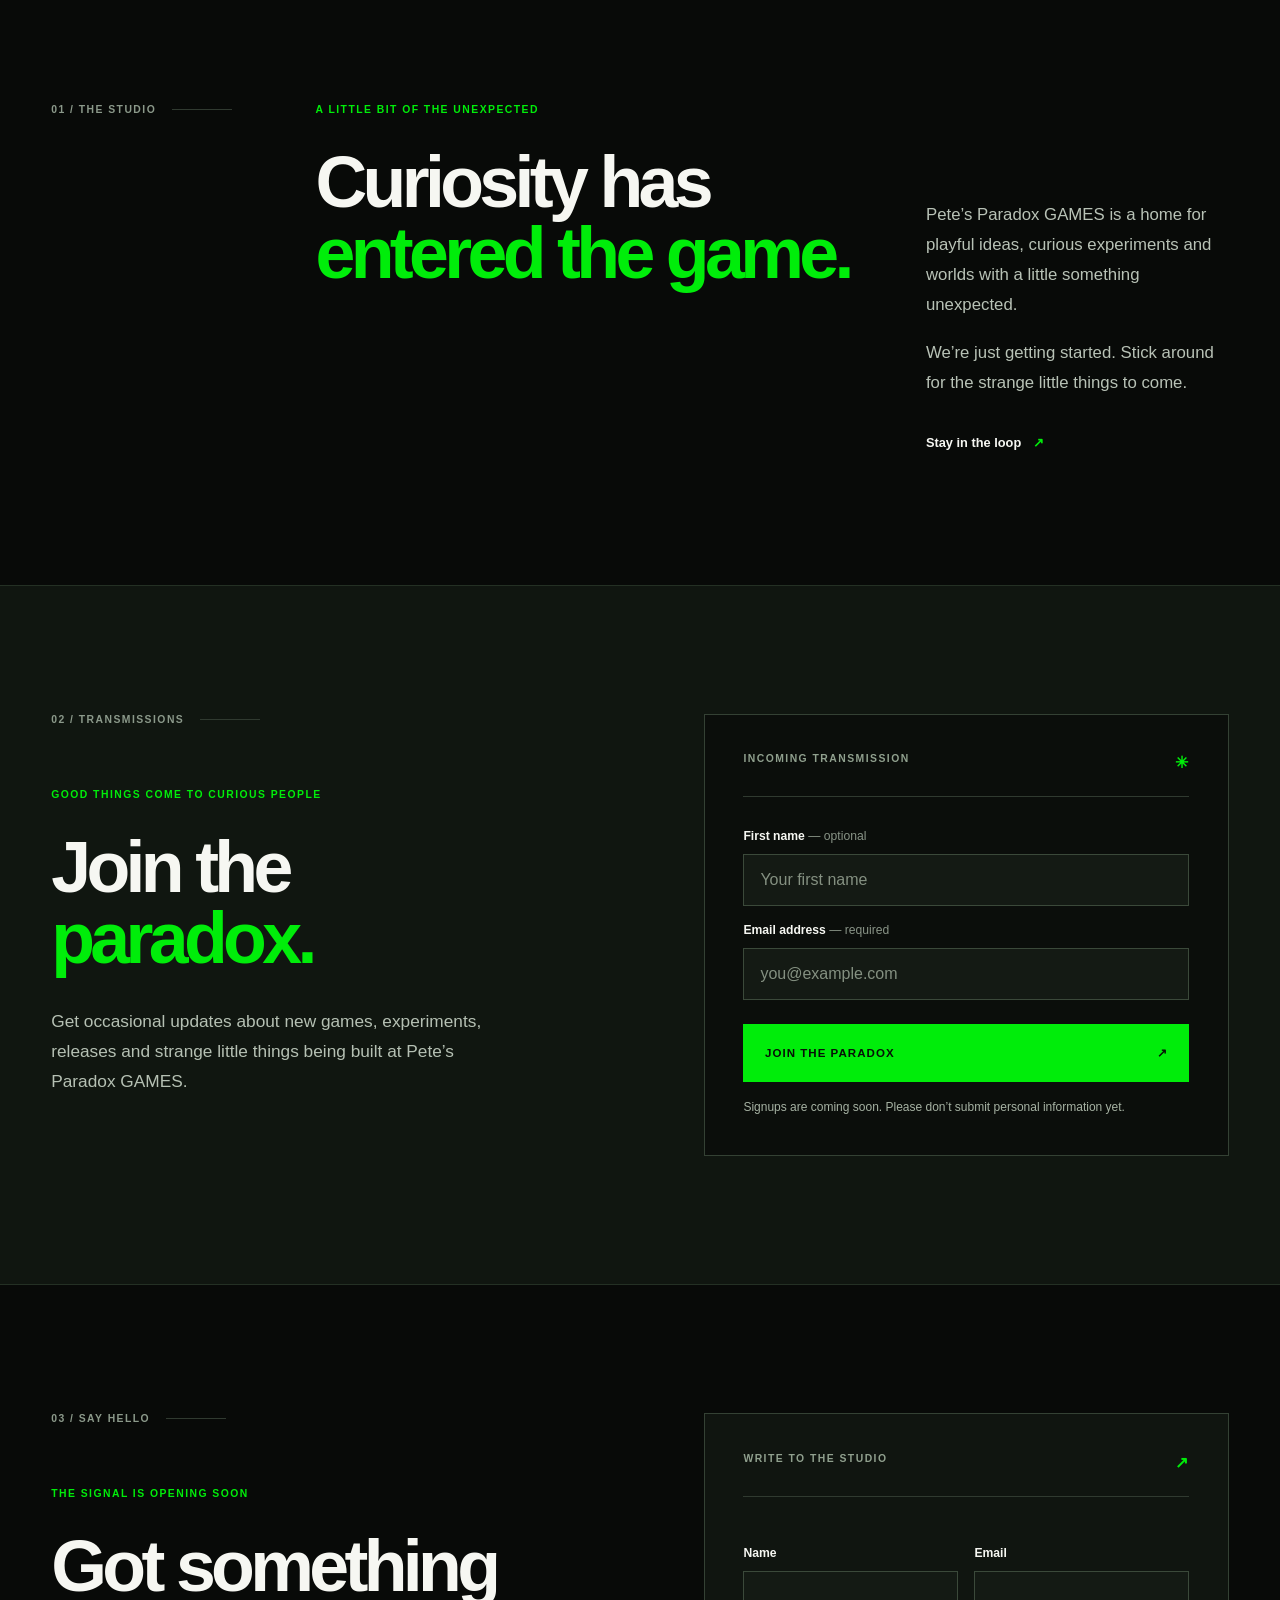
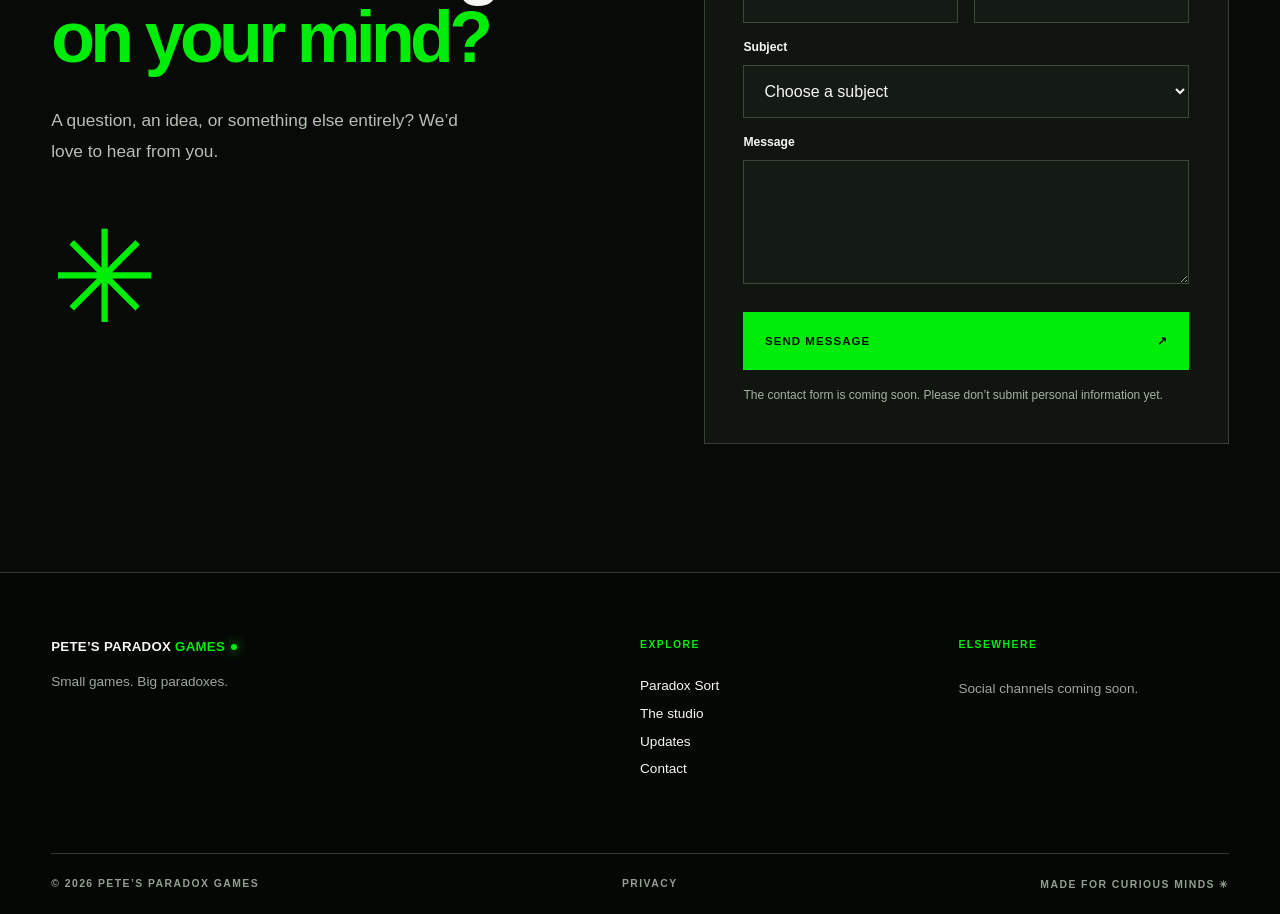
==== commit 0e32313b: "Fix homepage image and remove store placeholder" ====
--- a/index.html
+++ b/index.html
@@ -8,7 +8,7 @@
 <meta name="theme-color" content="#080a08"><link rel="canonical" href="https://petesparadox.games/">
 <meta property="og:site_name" content="Pete’s Paradox GAMES"><meta property="og:locale" content="en_GB">
 <meta property="og:title" content="Pete’s Paradox GAMES — Coming Soon"><meta property="og:description" content="Small games. Big paradoxes. Games, experiments and strange little worlds."><meta property="og:type" content="website"><meta property="og:url" content="https://petesparadox.games/"><meta property="og:image" content="https://petesparadox.games/approved-landscape.png"><meta property="og:image:width" content="1920"><meta property="og:image:height" content="1080"><meta property="og:image:alt" content="Pete’s Paradox GAMES studio logo"><meta name="twitter:card" content="summary_large_image"><meta name="twitter:title" content="Pete’s Paradox GAMES — Coming Soon"><meta name="twitter:description" content="Small games. Big paradoxes. Games, experiments and strange little worlds."><meta name="twitter:image" content="https://petesparadox.games/approved-landscape.png">
-<link rel="stylesheet" href="style.css"><script src="app.js" defer></script>
+<link rel="stylesheet" href="style.css?v=paradox-sort-1"><script src="app.js" defer></script>
 <script type="application/ld+json">{"@context":"https://schema.org","@graph":[{"@type":"WebSite","@id":"https://petesparadox.games/#website","url":"https://petesparadox.games/","name":"Pete’s Paradox GAMES","publisher":{"@id":"https://petesparadox.games/#organization"}},{"@type":"Organization","@id":"https://petesparadox.games/#organization","name":"Pete’s Paradox GAMES","url":"https://petesparadox.games/","logo":"https://petesparadox.games/approved-landscape.png"}]}</script>
 </head>
 <body>
@@ -16,7 +16,7 @@
 <header class="header wrap"><a class="brand" href="#top" aria-label="Pete’s Paradox GAMES, home">PETE’S PARADOX <span>GAMES</span><i aria-hidden="true"></i></a><nav aria-label="Main navigation"><a href="#games">Our games</a><a href="#about">The studio</a><a href="#newsletter">Updates</a><a class="nav-contact" href="#contact">Get in touch <span aria-hidden="true">↗</span></a></nav></header>
 <main id="main"><section class="hero wrap" id="top" aria-labelledby="hero-title"><div class="hero-copy"><p class="eyebrow"><span class="dot"></span> COMING SOON / AN INDEPENDENT LITTLE UNIVERSE</p><h1 id="hero-title">Small games.<br><em>Big paradoxes.</em></h1><p class="lead">Games, experiments and strange little worlds.</p><div class="hero-actions"><a class="button primary" href="#newsletter">JOIN THE PARADOX <span aria-hidden="true">↗</span></a><a class="text-link" href="#about">Meet the studio <span aria-hidden="true">↓</span></a></div></div><div class="hero-art"><div class="art-label"><span>TRANSMISSION 001</span><span>● ONLINE</span></div><img src="approved-landscape.png" alt="Pete’s Paradox GAMES logo: a T-rex and alien icon above the studio wordmark" width="1920" height="1080" fetchpriority="high"><div class="art-bottom"><span>ESTABLISHING CONNECTION</span><span>✳</span></div></div><div class="hero-foot"><span>INDEPENDENT BY NATURE</span><span>SCROLL TO EXPLORE ↓</span><span>COMING SOON / 001</span></div></section>
 <div class="ticker" aria-hidden="true"><div class="ticker-track"><span class="ticker-group">STAY CURIOUS <b>✳</b> PLAY DIFFERENT <b>✳</b> EMBRACE THE STRANGE <b>✳</b> STAY CURIOUS <b>✳</b> PLAY DIFFERENT <b>✳</b> EMBRACE THE STRANGE <b>✳</b> STAY CURIOUS <b>✳</b> PLAY DIFFERENT <b>✳</b> EMBRACE THE STRANGE <b>✳</b> STAY CURIOUS <b>✳</b> PLAY DIFFERENT <b>✳</b> EMBRACE THE STRANGE <b>✳</b></span><span class="ticker-group">STAY CURIOUS <b>✳</b> PLAY DIFFERENT <b>✳</b> EMBRACE THE STRANGE <b>✳</b> STAY CURIOUS <b>✳</b> PLAY DIFFERENT <b>✳</b> EMBRACE THE STRANGE <b>✳</b> STAY CURIOUS <b>✳</b> PLAY DIFFERENT <b>✳</b> EMBRACE THE STRANGE <b>✳</b> STAY CURIOUS <b>✳</b> PLAY DIFFERENT <b>✳</b> EMBRACE THE STRANGE <b>✳</b></span></div></div>
-<section class="games-feature section wrap" id="games"><div class="section-index"><span>OUR GAMES</span><span class="line"></span></div><div class="games-card"><img src="paradox-sort-icon.png" alt="Paradox Sort game icon" width="1024" height="1024" loading="lazy"><div><p class="eyebrow green">OUR FIRST GAME / 001</p><h2>Paradox <em>Sort.</em></h2><p>Step into the Paradox laboratory for colourful sorting puzzles and curious little discoveries.</p><a class="button primary" href="/paradox-sort/">EXPLORE PARADOX SORT <span aria-hidden="true">↗</span></a><p class="store-note">App Store and Google Play links coming soon.</p></div></div></section>
+<section class="games-feature section wrap" id="games"><div class="section-index"><span>OUR GAMES</span><span class="line"></span></div><div class="games-card"><img src="paradox-sort-icon.png" alt="Paradox Sort game icon" width="1024" height="1024" style="height:auto" loading="lazy"><div><p class="eyebrow green">OUR FIRST GAME / 001</p><h2>Paradox <em>Sort.</em></h2><p>Step into the Paradox laboratory for colourful sorting puzzles and curious little discoveries.</p><a class="button primary" href="/paradox-sort/">EXPLORE PARADOX SORT <span aria-hidden="true">↗</span></a></div></div></section>
 <section class="about section wrap" id="about"><div class="section-index"><span>01 / THE STUDIO</span><span class="line"></span></div><div><p class="eyebrow green">A LITTLE BIT OF THE UNEXPECTED</p><h2>Curiosity has<br><em>entered the game.</em></h2></div><div class="about-copy"><p>Pete’s Paradox GAMES is a home for playful ideas, curious experiments and worlds with a little something unexpected.</p><p>We’re just getting started. Stick around for the strange little things to come.</p><a class="text-link" href="#newsletter">Stay in the loop <span aria-hidden="true">↗</span></a></div></section>
 <section class="newsletter section" id="newsletter"><div class="wrap newsletter-grid"><div><div class="section-index"><span>02 / TRANSMISSIONS</span><span class="line"></span></div><p class="eyebrow green">GOOD THINGS COME TO CURIOUS PEOPLE</p><h2>Join the<br><em>paradox.</em></h2><p class="section-copy">Get occasional updates about new games, experiments, releases and strange little things being built at Pete’s Paradox GAMES.</p></div><form class="form-card" data-form="newsletter"><div class="card-top"><span>INCOMING TRANSMISSION</span><span aria-hidden="true">✳</span></div><label for="first-name">First name <span>— optional</span></label><input id="first-name" name="firstName" autocomplete="given-name" placeholder="Your first name"><label for="newsletter-email">Email address <span>— required</span></label><input id="newsletter-email" name="email" type="email" autocomplete="email" placeholder="you@example.com" required><div class="trap" aria-hidden="true"><label for="newsletter-company">Company</label><input id="newsletter-company" name="company" tabindex="-1" autocomplete="off"></div><button class="button primary full" type="submit">JOIN THE PARADOX <span aria-hidden="true">↗</span></button><p class="form-note">Signups are coming soon. Please don’t submit personal information yet.</p><p class="status" role="status" aria-live="polite"></p></form></div></section>
 <section class="contact section wrap" id="contact"><div><div class="section-index"><span>03 / SAY HELLO</span><span class="line"></span></div><p class="eyebrow green">THE SIGNAL IS OPENING SOON</p><h2>Got something<br><em>on your mind?</em></h2><p class="section-copy">A question, an idea, or something else entirely? We’d love to hear from you.</p><div class="contact-mark" aria-hidden="true">✳</div></div><form class="form-card contact-card" data-form="contact"><div class="card-top"><span>WRITE TO THE STUDIO</span><span aria-hidden="true">↗</span></div><div class="two"><div><label for="name">Name</label><input id="name" name="name" autocomplete="name" required></div><div><label for="email">Email</label><input id="email" name="email" type="email" autocomplete="email" required></div></div><label for="subject">Subject</label><select id="subject" name="subject" required><option value="" selected disabled>Choose a subject</option><option>General</option><option>Business</option><option>Press</option><option>Support</option><option>Other</option></select><label for="message">Message</label><textarea id="message" name="message" rows="5" required></textarea><div class="trap" aria-hidden="true"><label for="contact-company">Company</label><input id="contact-company" name="company" tabindex="-1" autocomplete="off"></div><button class="button primary full" type="submit">SEND MESSAGE <span aria-hidden="true">↗</span></button><p class="form-note">The contact form is coming soon. Please don’t submit personal information yet.</p><p class="status" role="status" aria-live="polite"></p></form></section></main>
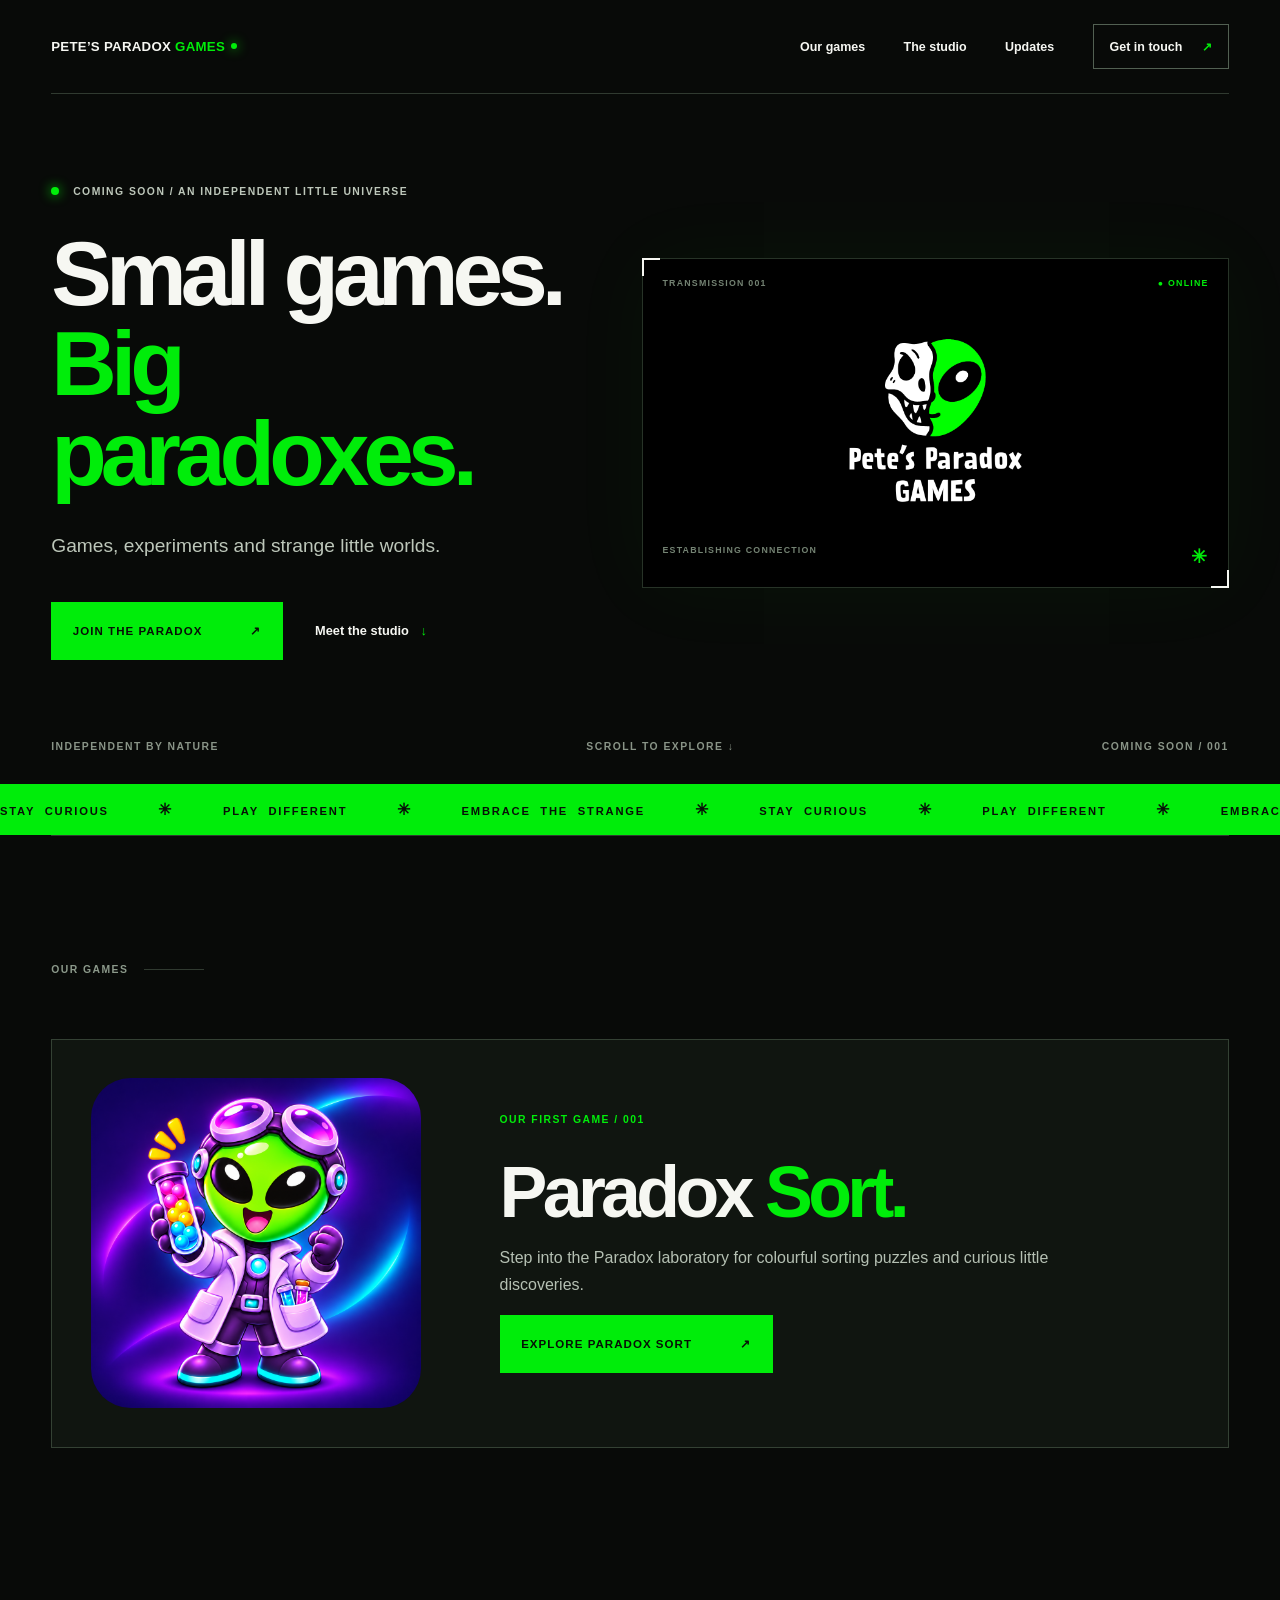
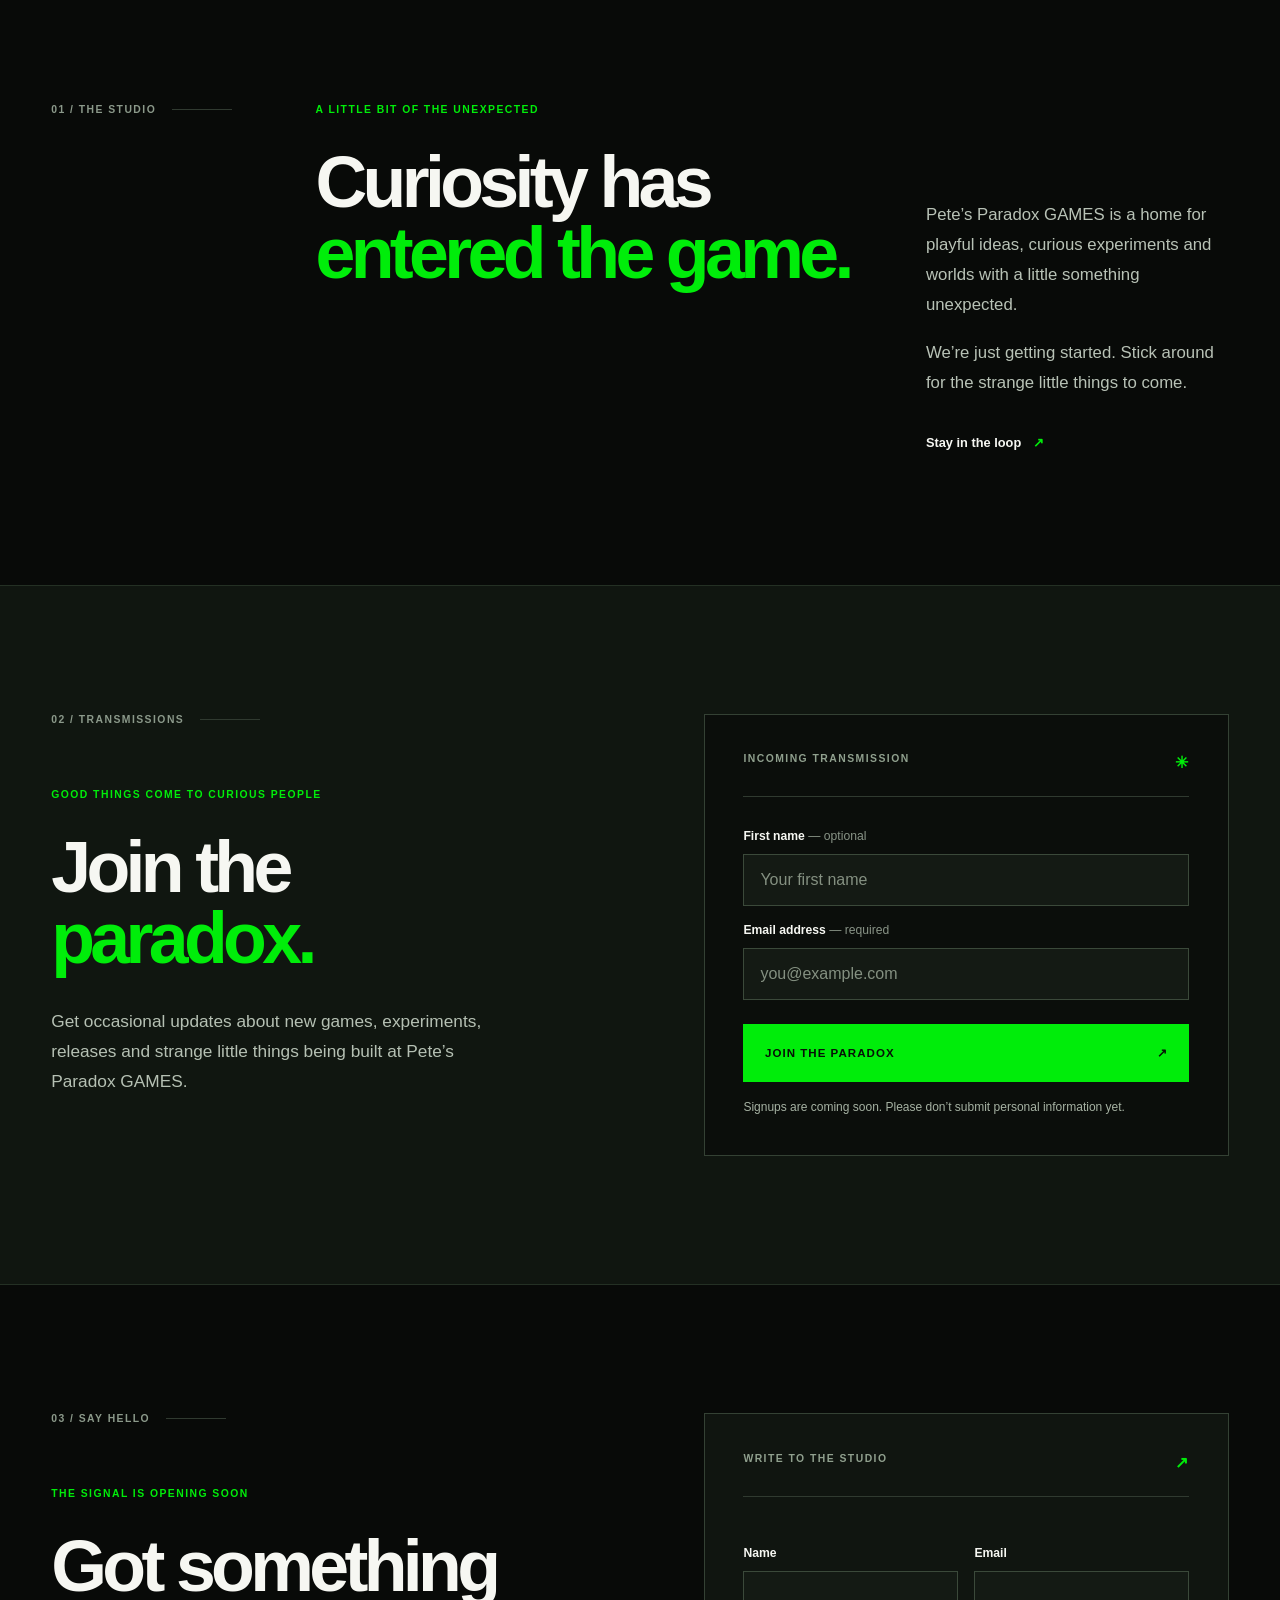
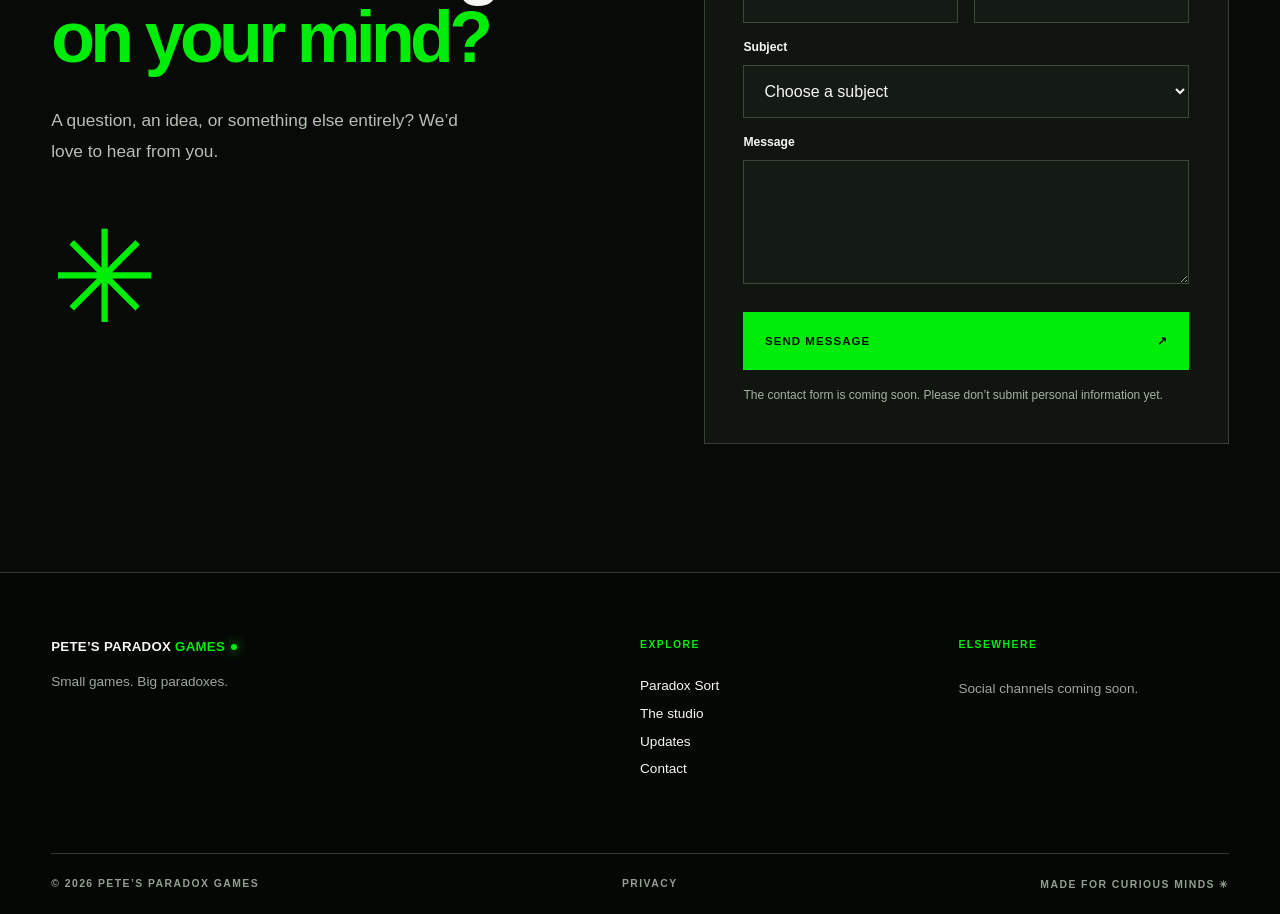
==== commit add5a06f: "Update Paradox Sort artwork" ====
--- a/index.html
+++ b/index.html
@@ -16,7 +16,7 @@
 <header class="header wrap"><a class="brand" href="#top" aria-label="Pete’s Paradox GAMES, home">PETE’S PARADOX <span>GAMES</span><i aria-hidden="true"></i></a><nav aria-label="Main navigation"><a href="#games">Our games</a><a href="#about">The studio</a><a href="#newsletter">Updates</a><a class="nav-contact" href="#contact">Get in touch <span aria-hidden="true">↗</span></a></nav></header>
 <main id="main"><section class="hero wrap" id="top" aria-labelledby="hero-title"><div class="hero-copy"><p class="eyebrow"><span class="dot"></span> COMING SOON / AN INDEPENDENT LITTLE UNIVERSE</p><h1 id="hero-title">Small games.<br><em>Big paradoxes.</em></h1><p class="lead">Games, experiments and strange little worlds.</p><div class="hero-actions"><a class="button primary" href="#newsletter">JOIN THE PARADOX <span aria-hidden="true">↗</span></a><a class="text-link" href="#about">Meet the studio <span aria-hidden="true">↓</span></a></div></div><div class="hero-art"><div class="art-label"><span>TRANSMISSION 001</span><span>● ONLINE</span></div><img src="approved-landscape.png" alt="Pete’s Paradox GAMES logo: a T-rex and alien icon above the studio wordmark" width="1920" height="1080" fetchpriority="high"><div class="art-bottom"><span>ESTABLISHING CONNECTION</span><span>✳</span></div></div><div class="hero-foot"><span>INDEPENDENT BY NATURE</span><span>SCROLL TO EXPLORE ↓</span><span>COMING SOON / 001</span></div></section>
 <div class="ticker" aria-hidden="true"><div class="ticker-track"><span class="ticker-group">STAY CURIOUS <b>✳</b> PLAY DIFFERENT <b>✳</b> EMBRACE THE STRANGE <b>✳</b> STAY CURIOUS <b>✳</b> PLAY DIFFERENT <b>✳</b> EMBRACE THE STRANGE <b>✳</b> STAY CURIOUS <b>✳</b> PLAY DIFFERENT <b>✳</b> EMBRACE THE STRANGE <b>✳</b> STAY CURIOUS <b>✳</b> PLAY DIFFERENT <b>✳</b> EMBRACE THE STRANGE <b>✳</b></span><span class="ticker-group">STAY CURIOUS <b>✳</b> PLAY DIFFERENT <b>✳</b> EMBRACE THE STRANGE <b>✳</b> STAY CURIOUS <b>✳</b> PLAY DIFFERENT <b>✳</b> EMBRACE THE STRANGE <b>✳</b> STAY CURIOUS <b>✳</b> PLAY DIFFERENT <b>✳</b> EMBRACE THE STRANGE <b>✳</b> STAY CURIOUS <b>✳</b> PLAY DIFFERENT <b>✳</b> EMBRACE THE STRANGE <b>✳</b></span></div></div>
-<section class="games-feature section wrap" id="games"><div class="section-index"><span>OUR GAMES</span><span class="line"></span></div><div class="games-card"><img src="paradox-sort-icon.png" alt="Paradox Sort game icon" width="1024" height="1024" style="height:auto" loading="lazy"><div><p class="eyebrow green">OUR FIRST GAME / 001</p><h2>Paradox <em>Sort.</em></h2><p>Step into the Paradox laboratory for colourful sorting puzzles and curious little discoveries.</p><a class="button primary" href="/paradox-sort/">EXPLORE PARADOX SORT <span aria-hidden="true">↗</span></a></div></div></section>
+<section class="games-feature section wrap" id="games"><div class="section-index"><span>OUR GAMES</span><span class="line"></span></div><div class="games-card"><img src="paradox-sort-alien.png" alt="Paradox Sort game icon" width="1024" height="1024" style="height:auto" loading="lazy"><div><p class="eyebrow green">OUR FIRST GAME / 001</p><h2>Paradox <em>Sort.</em></h2><p>Step into the Paradox laboratory for colourful sorting puzzles and curious little discoveries.</p><a class="button primary" href="/paradox-sort/">EXPLORE PARADOX SORT <span aria-hidden="true">↗</span></a></div></div></section>
 <section class="about section wrap" id="about"><div class="section-index"><span>01 / THE STUDIO</span><span class="line"></span></div><div><p class="eyebrow green">A LITTLE BIT OF THE UNEXPECTED</p><h2>Curiosity has<br><em>entered the game.</em></h2></div><div class="about-copy"><p>Pete’s Paradox GAMES is a home for playful ideas, curious experiments and worlds with a little something unexpected.</p><p>We’re just getting started. Stick around for the strange little things to come.</p><a class="text-link" href="#newsletter">Stay in the loop <span aria-hidden="true">↗</span></a></div></section>
 <section class="newsletter section" id="newsletter"><div class="wrap newsletter-grid"><div><div class="section-index"><span>02 / TRANSMISSIONS</span><span class="line"></span></div><p class="eyebrow green">GOOD THINGS COME TO CURIOUS PEOPLE</p><h2>Join the<br><em>paradox.</em></h2><p class="section-copy">Get occasional updates about new games, experiments, releases and strange little things being built at Pete’s Paradox GAMES.</p></div><form class="form-card" data-form="newsletter"><div class="card-top"><span>INCOMING TRANSMISSION</span><span aria-hidden="true">✳</span></div><label for="first-name">First name <span>— optional</span></label><input id="first-name" name="firstName" autocomplete="given-name" placeholder="Your first name"><label for="newsletter-email">Email address <span>— required</span></label><input id="newsletter-email" name="email" type="email" autocomplete="email" placeholder="you@example.com" required><div class="trap" aria-hidden="true"><label for="newsletter-company">Company</label><input id="newsletter-company" name="company" tabindex="-1" autocomplete="off"></div><button class="button primary full" type="submit">JOIN THE PARADOX <span aria-hidden="true">↗</span></button><p class="form-note">Signups are coming soon. Please don’t submit personal information yet.</p><p class="status" role="status" aria-live="polite"></p></form></div></section>
 <section class="contact section wrap" id="contact"><div><div class="section-index"><span>03 / SAY HELLO</span><span class="line"></span></div><p class="eyebrow green">THE SIGNAL IS OPENING SOON</p><h2>Got something<br><em>on your mind?</em></h2><p class="section-copy">A question, an idea, or something else entirely? We’d love to hear from you.</p><div class="contact-mark" aria-hidden="true">✳</div></div><form class="form-card contact-card" data-form="contact"><div class="card-top"><span>WRITE TO THE STUDIO</span><span aria-hidden="true">↗</span></div><div class="two"><div><label for="name">Name</label><input id="name" name="name" autocomplete="name" required></div><div><label for="email">Email</label><input id="email" name="email" type="email" autocomplete="email" required></div></div><label for="subject">Subject</label><select id="subject" name="subject" required><option value="" selected disabled>Choose a subject</option><option>General</option><option>Business</option><option>Press</option><option>Support</option><option>Other</option></select><label for="message">Message</label><textarea id="message" name="message" rows="5" required></textarea><div class="trap" aria-hidden="true"><label for="contact-company">Company</label><input id="contact-company" name="company" tabindex="-1" autocomplete="off"></div><button class="button primary full" type="submit">SEND MESSAGE <span aria-hidden="true">↗</span></button><p class="form-note">The contact form is coming soon. Please don’t submit personal information yet.</p><p class="status" role="status" aria-live="polite"></p></form></section></main>
